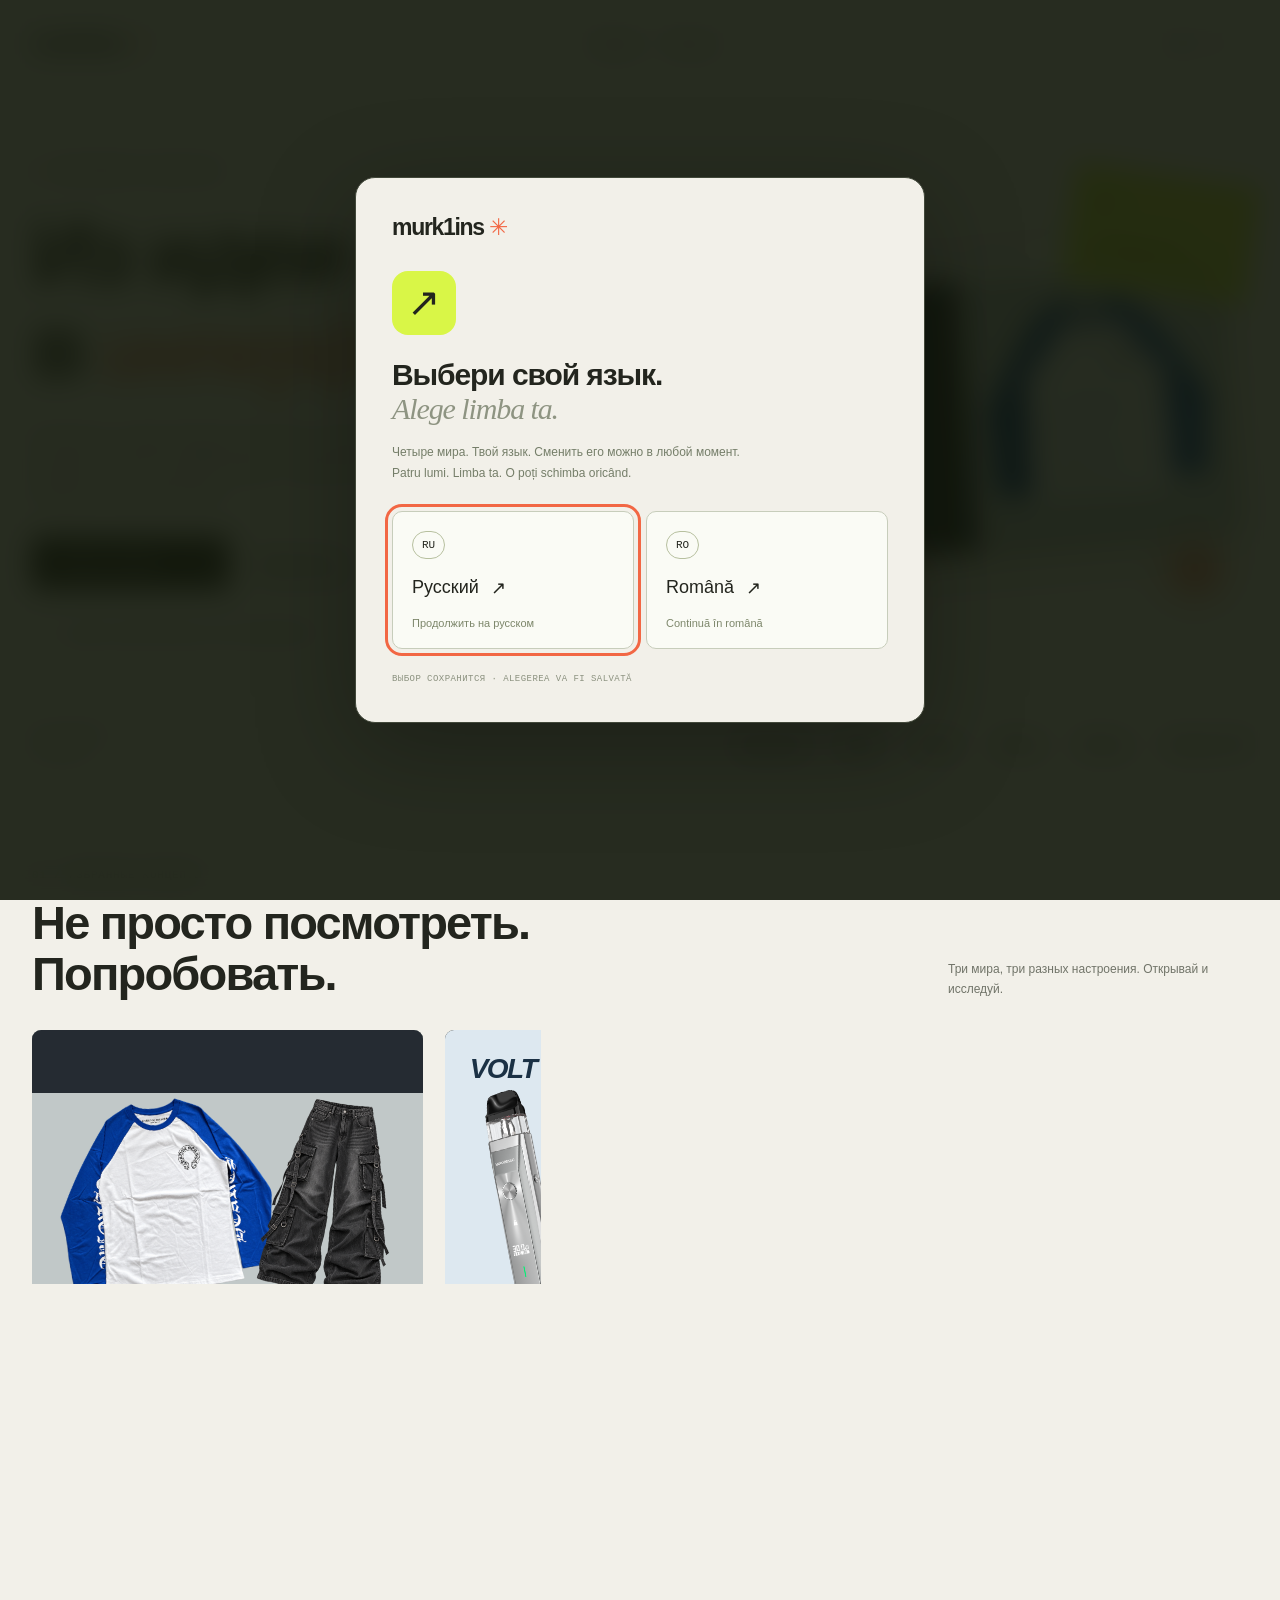
==== build-a-single-file-multi-view/index.html @ f647bb96 "feat: initial commit of Murk1ins portfolio and storefronts" ====
<!DOCTYPE html>
<html lang="ru"><head><meta charset="UTF-8"><meta name="viewport" content="width=device-width,initial-scale=1"><meta name="theme-color" content="#f2f0e9"><meta name="description" content="Murk1ins — Telegram Mini Apps, сайты, боты и автоматизация. Интерактивные концепты на русском и румынском."><title>Murk1ins — портфолио</title><style>:root{--bg:#f2f0e9;--fg:#23251e;--muted:#717469;--line:#d7d9cd;--accent:#f26744;--panel:#e9e8df;--radius:12px;font-family:Arial,Helvetica,sans-serif;font-synthesis:none;color:var(--fg);background:var(--bg)}
*{box-sizing:border-box}html{scroll-behavior:smooth;scroll-padding-top:100px}body{margin:0}button,input,select{font:inherit}button,a{touch-action:manipulation;-webkit-tap-highlight-color:transparent}button{cursor:pointer;color:inherit;border:0}a{color:inherit;text-decoration:none}button:disabled{opacity:.4;cursor:not-allowed}img{display:block;width:100%;height:100%;object-fit:cover}h1,h2,h3,p{margin:0}h1,h2,h3{font-weight:600}button:focus-visible,a:focus-visible,input:focus-visible,select:focus-visible{outline:3px solid var(--accent);outline-offset:4px}::selection{background:#d7f43d;color:#171815}[hidden]{display:none!important}fieldset{border:0;padding:0;margin:0;min-width:0}legend{padding:0}.wrap{width:min(1260px,calc(100% - 64px));margin:auto}.mono,.eyebrow{font:11px/1.6 ui-monospace,Consolas,monospace;letter-spacing:.07em;text-transform:uppercase}.eyebrow{display:flex;gap:12px;align-items:center}.dot{display:inline-block;width:6px;height:6px;border-radius:50%;background:var(--accent);flex-shrink:0}.sr-only{position:absolute;width:1px;height:1px;overflow:hidden;clip:rect(0,0,0,0);white-space:nowrap}.skip{position:fixed;top:-100px;left:16px;z-index:50;background:#fff;padding:15px;color:#111}.skip:focus{top:16px}.btn{display:inline-flex;justify-content:center;align-items:center;gap:24px;min-height:49px;padding:15px 22px;background:var(--fg);color:var(--bg);font-size:12px;font-weight:600;border-radius:6px;transition:transform .2s,filter .2s}.btn:hover{filter:brightness(1.15);transform:translateY(-2px)}.btn.ghost{border:1px solid var(--line);background:transparent;color:var(--fg)}.arrow{font-size:22px;line-height:1}.text-link{background:none;padding:10px 0;border-bottom:1px solid currentColor;font-size:12px;display:inline-flex;align-items:center;gap:20px}.pill{font:10px/1.5 ui-monospace,monospace;padding:7px 10px;border:1px solid var(--line);border-radius:99px}.nav{height:88px;display:flex;align-items:center;justify-content:space-between;gap:25px;border-bottom:1px solid var(--line)}.logo{font-size:23px;font-weight:800;letter-spacing:-1.3px;white-space:nowrap}.logo i{font-style:normal;color:var(--accent)}.nav-links,.nav-actions{display:flex;align-items:center;gap:25px}.nav-links button{padding:13px 0;background:none;font-size:12px}.nav-links button:hover{text-decoration:underline;text-underline-offset:6px}.lang-button{border:1px solid var(--line);background:transparent;border-radius:99px;padding:10px 12px;font:11px ui-monospace,monospace;white-space:nowrap;min-height:40px}.lang-button span{opacity:.5}.bag-button{background:var(--fg);color:var(--bg);border-radius:99px;padding:11px 15px;font-size:11px;white-space:nowrap;min-height:40px}.bag-button b{display:inline-flex;align-items:center;justify-content:center;margin-left:8px;min-width:18px;height:18px;border:1px solid #ffffff60;border-radius:50%;font:10px ui-monospace,monospace}.page{min-height:100dvh;animation:reveal .3s both}.page.demo{padding-bottom:105px}.section{padding-block:80px}.section-head{display:flex;align-items:end;justify-content:space-between;gap:25px;margin-bottom:30px}.section-head h2{font-size:clamp(30px,3.7vw,47px);line-height:1.08;letter-spacing:-1.8px}.section-head .eyebrow{margin-bottom:14px}.section-head>p{max-width:300px;font-size:12px;color:var(--muted);line-height:1.7}.footer{border-top:1px solid var(--line);padding:26px 0;display:flex;justify-content:space-between;gap:24px;font-size:11px;color:var(--muted);line-height:1.7}.footer a{text-decoration:underline;text-underline-offset:4px}.demo-note{background:var(--panel);border-bottom:1px solid var(--line);text-align:center;padding:9px 20px;font:9px/1.6 ui-monospace,monospace;letter-spacing:.05em}.back-bar{position:fixed;bottom:max(16px,env(safe-area-inset-bottom));left:50%;transform:translateX(-50%);z-index:25;display:flex;align-items:center;gap:18px;padding:7px;background:#faf9f4;color:#24271f;border:1px solid #d7d9cc;border-radius:12px;box-shadow:0 8px 35px #0003;width:max-content;max-width:calc(100% - 24px)}.back-bar a{background:#24271f;color:#fff;padding:13px 17px;border-radius:7px;font-size:12px;white-space:nowrap}.back-bar span{font:10px ui-monospace,monospace;padding-right:10px}.photo-fallback{background:#cacfc4}
/* Portfolio */
.portfolio-hero{display:grid;grid-template-columns:1.05fr 1fr;align-items:center;gap:60px;padding:75px 0 65px}.portfolio-hero>div{min-width:0}.portfolio-hero h1{font-size:clamp(53px,6.8vw,90px);line-height:1.01;letter-spacing:-4.5px;margin:28px 0}.portfolio-hero h1 em{font:italic 1em Georgia,serif;color:var(--accent)}.portfolio-hero .intro{font-size:15px;line-height:1.8;max-width:400px;color:var(--muted)}.actions{display:flex;gap:25px;align-items:center;flex-wrap:wrap;margin-top:30px}.hero-foot{font-size:10px;margin-top:38px;color:var(--muted);display:flex;gap:12px;align-items:center}.hero-foot:before{content:"";width:25px;height:1px;background:var(--muted)}.preview-collage{height:460px;position:relative;background-image:radial-gradient(#c5c9b9 1px,transparent 1px);background-size:19px 19px;display:grid;place-items:center}.preview-window{width:92%;border:1px solid #24251f;border-radius:10px;overflow:hidden;transform:rotate(-5deg);box-shadow:0 22px 40px #2b322522;background:#111}.window-bar{height:30px;background:#fdfcf7;display:flex;align-items:center;gap:5px;padding:0 12px}.window-bar i{height:5px;width:5px;border:1px solid #858779;border-radius:50%}.window-bar span{margin:auto;font:8px ui-monospace,monospace;letter-spacing:.1em}.window-content{height:270px;display:grid;grid-template-columns:1fr 1fr;color:#edf0e5}.window-copy{padding:22px 16px;display:flex;flex-direction:column;justify-content:space-between;align-items:flex-start}.window-copy b{font-size:13px;letter-spacing:-1px}.window-copy strong{font-size:37px;font-weight:900;letter-spacing:-2px;line-height:.9}.window-copy small{background:#d9f647;color:#111;padding:7px;font:8px ui-monospace,monospace}.window-content img{filter:grayscale(1);object-position:center 30%}.collage-sticker{position:absolute;right:-5px;top:5px;background:#d9f647;padding:17px 20px;transform:rotate(8deg);font:11px/1.6 ui-monospace,monospace;box-shadow:0 5px 16px #0001}.collage-sticker span{display:block;font-size:28px;margin-bottom:4px}.collage-bottom{position:absolute;left:0;bottom:13px;border-radius:8px;background:#f26744;padding:19px 23px;transform:rotate(4deg);font-size:12px;max-width:225px;line-height:1.5}.collage-star{position:absolute;bottom:2px;right:7px;font:110px Georgia,serif;color:var(--accent);line-height:1}.stack{display:flex;align-items:center;justify-content:space-between;gap:24px;border-block:1px solid var(--line);padding:25px 0}.stack>span{color:var(--muted);font-size:10px;max-width:110px}.stack-items{display:flex;flex-wrap:wrap;gap:15px 25px;justify-content:flex-end;font-size:13px;font-weight:600}.stack-items span:before{content:"/";margin-right:10px;color:#b2b7a4}.projects{display:grid;grid-template-columns:repeat(3,1fr);gap:22px}.project{min-width:0}.project-image{height:310px;border-radius:9px;position:relative;overflow:hidden;background:#131515;transition:transform .25s}.project:hover .project-image{transform:translateY(-5px)}.project-image img{transition:transform .6s}.project:hover img{transform:scale(1.04)}.project-image:after{content:"";position:absolute;inset:0;background:linear-gradient(transparent,#0008)}.project-image .number{position:absolute;top:17px;left:17px;z-index:1;color:white;font:9px ui-monospace,monospace}.project-image strong{position:absolute;left:20px;bottom:25px;z-index:1;color:#e2fa4f;font-size:42px;line-height:.9;letter-spacing:-2px;font-weight:900}.project-image.fashion img{filter:grayscale(1)}.project-image.vape img{filter:brightness(.72)}.project-image.vape strong{color:#adf0e9}.project-image.beauty strong{font:italic 44px Georgia,serif;color:#fff}.project-image .go{position:absolute;z-index:2;right:15px;bottom:20px;display:grid;place-items:center;border-radius:50%;background:#fff;color:#111;width:35px;height:35px;font-size:21px}.project-heading{display:flex;justify-content:space-between;align-items:center;gap:12px;margin-top:18px}.project-heading h3{font-size:18px;letter-spacing:-.4px}.project>p{font-size:12px;line-height:1.6;color:var(--muted);margin-top:8px}.project-note{font-size:11px;color:var(--muted);margin-top:25px}.about{display:grid;grid-template-columns:.8fr 1.2fr;gap:65px;border-top:1px solid var(--line);padding-block:60px}.about h2{font-size:40px;line-height:1.1;letter-spacing:-1.5px;margin-top:20px}.capabilities{display:grid;grid-template-columns:1fr 1fr;gap:28px}.capability{border-top:1px solid var(--line);padding-top:16px}.capability>span{color:var(--accent);font:10px ui-monospace,monospace}.capability h3{font-size:15px;margin:13px 0 9px}.capability p{font-size:12px;line-height:1.8;color:var(--muted)}.contact{display:flex;align-items:center;justify-content:space-between;gap:30px;background:#dce89e;border-radius:10px;padding:43px;margin:10px 0 45px}.contact h2{font-size:clamp(30px,3.3vw,44px);letter-spacing:-1.7px;max-width:600px;margin-top:12px}
/* OFFGRID / alternative Y2K */
.street{--bg:#101112;--fg:#edece6;--muted:#999d98;--line:#36393a;--accent:#dbff43;--panel:#1a1c1d;background:var(--bg);color:var(--fg)}.street .demo-note{background:#dbff43;color:#171914;border:0}.street .nav{height:90px}.street .logo{font-size:33px;font-weight:900;letter-spacing:-2.4px;font-style:italic}.street .logo sup{font-size:10px;vertical-align:top;margin-left:2px}.street .btn{background:#dbff43;color:#12150d;border-radius:0}.street .bag-button{background:#dbff43;color:#12150d}.street .bag-button b{border-color:#1116}.street-hero{display:grid;grid-template-columns:1fr 1fr;min-height:590px;border:1px solid var(--line);margin-top:24px;position:relative;overflow:hidden}.street-copy{position:relative;z-index:1;display:flex;flex-direction:column;align-items:flex-start;justify-content:center;padding:45px 38px;background:radial-gradient(ellipse at top left,#353936,transparent 65%)}.street-copy h1{font-size:clamp(55px,6.8vw,94px);font-weight:900;line-height:.91;letter-spacing:-5px;margin:31px 0;word-break:normal}.street-copy h1 em{font-style:normal;background:linear-gradient(#fff 10%,#868d8d 43%,#fff 49%,#818888 78%,#e5e6e1);color:transparent;background-clip:text;-webkit-background-clip:text}.street-copy p{font-size:12px;line-height:1.85;max-width:320px;color:#a9ada5;margin-bottom:28px}.street-image{position:relative;min-width:0;min-height:540px;background:#2b2d2b;overflow:hidden}.street-image img{filter:grayscale(1) contrast(1.12);object-position:center 25%}.street-image:after{content:"";position:absolute;inset:0;box-shadow:inset 20px 0 50px #10111277;background:repeating-linear-gradient(0deg,transparent,transparent 3px,#0000000a 4px)}.image-index{position:absolute;left:23px;bottom:20px;font:10px ui-monospace,monospace;letter-spacing:.08em;color:white;z-index:1}.orbit-star{position:absolute;right:20px;top:25px;font-size:125px;line-height:1;color:#e8e9e3;z-index:2;text-shadow:0 3px #535b55,0 -2px #fff;transform:rotate(12deg)}.street-sticker{position:absolute;right:20px;bottom:55px;z-index:2;padding:15px;background:#dbff43;color:#101310;transform:rotate(-8deg);font:10px/1.7 ui-monospace,monospace;border:1px solid #a6bc3c}.street-meta{display:flex;gap:24px;flex-wrap:wrap;margin-top:28px;font:9px ui-monospace,monospace;color:#858b81}.street-meta span:before{content:"+ ";color:var(--accent)}.ticker{display:flex;gap:35px;justify-content:space-around;padding:15px 10px;border-block:1px solid var(--line);margin-top:24px;overflow:hidden;white-space:nowrap;font:11px ui-monospace,monospace;letter-spacing:.1em}.ticker b{color:#dbff43;font-weight:400}.filters{display:flex;justify-content:space-between;align-items:center;gap:20px;flex-wrap:wrap;margin:25px 0}.chips{display:flex;gap:8px;flex-wrap:wrap}.chip{font-size:11px;min-height:40px;padding:11px 16px;border:1px solid var(--line);color:var(--muted);background:none;border-radius:3px}.chip[aria-pressed=true]{background:var(--accent);color:#141710;border-color:var(--accent)}.count{font:10px ui-monospace,monospace;color:var(--muted);white-space:nowrap}.products{display:grid;grid-template-columns:repeat(3,minmax(0,1fr));gap:35px 22px}.product-photo{height:370px;position:relative;overflow:hidden;background:#262a27;border:1px solid var(--line)}.product-photo img{transition:transform .5s;filter:grayscale(.9)}.product:hover .product-photo img{transform:scale(1.04)}.product-code{position:absolute;top:13px;left:13px;font:9px ui-monospace,monospace;background:#161817b3;color:#f0f0e9;padding:7px 8px;backdrop-filter:blur(8px)}.product-badge{position:absolute;left:13px;bottom:13px;background:#dbff43;color:#131710;font:9px ui-monospace,monospace;padding:7px 9px}.product-name{display:flex;justify-content:space-between;gap:12px;align-items:start;margin-top:17px}.product-name h3{font-size:15px;line-height:1.3;font-weight:500}.price{font:12px ui-monospace,monospace;white-space:nowrap}.product-desc{font-size:11px;color:var(--muted);line-height:1.7;margin-top:8px}.product-controls{display:flex;gap:8px;margin-top:15px}.product-controls select{background:var(--panel);color:var(--fg);border:1px solid var(--line);padding:12px 10px;min-width:0;flex:1;font-size:11px;border-radius:0}.product-controls button{background:var(--fg);color:var(--bg);padding:13px 15px;font-size:11px;min-height:43px}.street .product-controls button:hover{background:#dbff43;color:#111}.lookbook{padding:10px 0 70px}.look-grid{display:grid;grid-template-columns:1.3fr 1fr;gap:22px}.look-shot{height:480px;position:relative;overflow:hidden;border:1px solid var(--line)}.look-shot:nth-child(2){margin-top:55px;height:425px}.look-shot img{filter:grayscale(1) brightness(.8);object-position:center 25%}.look-shot strong{position:absolute;bottom:25px;left:25px;font-size:clamp(28px,4vw,52px);line-height:.95;letter-spacing:-2px;font-weight:900;color:#dbff43;max-width:80%}.look-caption{display:flex;justify-content:space-between;gap:25px;font:10px/1.7 ui-monospace,monospace;color:var(--muted);margin-top:20px}
/* VOLT / image-led catalog */
.vapor{--bg:#edf2f1;--fg:#16302d;--muted:#6c827d;--line:#cbd8d3;--accent:#a1e8d3;--panel:#e3ebe7;background:var(--bg);color:var(--fg)}.vapor .logo{font-size:35px;letter-spacing:-2px;font-style:italic;font-weight:900}.vapor .logo i{color:#5d9787}.vapor-hero{display:grid;grid-template-columns:1fr 1.05fr;min-height:530px;gap:30px;padding:45px 0}.vapor-copy{display:flex;flex-direction:column;justify-content:center;align-items:flex-start;padding:25px 0}.vapor-copy h1{font-size:clamp(52px,5.7vw,79px);line-height:.98;letter-spacing:-3.8px;margin:28px 0}.vapor-copy h1 em{font-style:normal;color:#6c9e8e}.vapor-copy p{max-width:340px;font-size:13px;line-height:1.8;color:var(--muted);margin-bottom:26px}.vapor-image{position:relative;overflow:hidden;border-radius:140px 15px 15px 15px;background:#23433d;min-height:470px}.vapor-image img{object-position:center;filter:brightness(.86)}.vapor-image:after{content:"";position:absolute;inset:0;background:linear-gradient(transparent 50%,#0c292a99)}.vapor-image-label{position:absolute;bottom:25px;left:28px;right:25px;color:#fff;z-index:1;display:flex;justify-content:space-between;align-items:end}.vapor-image-label strong{font-size:48px;letter-spacing:-3px;font-style:italic}.vapor-image-label span{font:9px/1.7 ui-monospace,monospace;text-align:right}.vapor-features{display:flex;justify-content:space-between;gap:25px;border-block:1px solid var(--line);padding:22px 0;font:10px/1.6 ui-monospace,monospace;color:var(--muted)}.vapor-features span:before{content:"+";margin-right:12px;color:#3b7865}.vapor .filters{align-items:end;justify-content:flex-start}.filter-field{display:flex;flex-direction:column;gap:9px;font:10px ui-monospace,monospace}.filter-field select{min-width:180px;border:1px solid var(--line);background:#f7faf7;color:var(--fg);padding:13px 14px;font-size:12px;border-radius:6px;min-height:45px}.reset{background:none;text-decoration:underline;text-underline-offset:4px;padding:14px 6px;font-size:11px}.vapor .filters .count{margin-left:auto;padding-block:14px}.vapor .product{border:1px solid var(--line);padding:13px;border-radius:14px;background:#f9fbf8}.vapor .product-photo{height:275px;background:#c9d5ce;border:0;border-radius:8px}.vapor .product-photo img{filter:none}.vapor .product-name{padding:0 5px}.vapor .product-desc{padding:0 5px}.vapor .product-code{background:#ffffffd9;color:#234237;border-radius:4px}.vapor .product-controls button{background:#163e34;color:white;flex:1;border-radius:6px}.stock-row{display:flex;justify-content:space-between;gap:8px;margin:17px 5px 0;font:9px/1.5 ui-monospace,monospace;color:#74867d}.stock-row .stock{color:#327959}.stock-row .out{color:#a37669}.empty{grid-column:1/-1;text-align:center;padding:50px 25px;border:1px dashed var(--line);border-radius:8px}.empty h3{font-size:19px;margin-bottom:12px}.empty p{font-size:12px;line-height:1.7;color:var(--muted)}.concept-note{display:flex;align-items:center;gap:20px;border:1px solid var(--line);border-radius:10px;padding:23px;font-size:11px;color:var(--muted);line-height:1.8;margin:0 0 45px}.concept-note b{font:30px Georgia,serif;color:var(--fg)}
/* Salon */
.salon{--bg:#f6f0e9;--fg:#60423e;--muted:#8c7770;--line:#dfd0c3;--accent:#86554f;--panel:#eaddd1;background:var(--bg);color:var(--fg)}.salon .logo{font:italic 30px Georgia,serif;letter-spacing:-1.6px}.salon .logo small{display:block;text-align:center;font:8px Arial,sans-serif;letter-spacing:.14em;margin-top:3px}.salon .btn{background:#79514c;color:#fff8ec;border-radius:99px}.salon-hero{display:grid;grid-template-columns:1fr 1fr;gap:70px;align-items:center;padding:60px 0}.salon-copy{min-width:0}.salon-copy h1{font:clamp(50px,5.8vw,80px)/1.04 Georgia,serif;letter-spacing:-3px;margin:25px 0}.salon-copy h1 em{font-weight:400;color:#a17b6c}.salon-copy p{font-size:13px;line-height:1.8;color:var(--muted);max-width:350px;margin-bottom:28px}.salon-photo{position:relative;height:550px;padding-right:15px}.salon-photo img{border-radius:48% 48% 5px 5px}.salon-seal{position:absolute;bottom:40px;right:-6px;width:112px;height:112px;border-radius:50%;background:#e2cebb;outline:6px solid var(--bg);display:flex;flex-direction:column;justify-content:center;align-items:center;font:9px/1.7 ui-monospace,monospace;text-align:center;transform:rotate(10deg)}.salon-seal b{font:30px Georgia,serif;margin-bottom:4px}.salon-values{display:flex;justify-content:space-around;align-items:center;gap:20px;padding:25px 0;border-block:1px solid var(--line);font:italic 18px Georgia,serif}.salon .section-head h2{font:44px/1.1 Georgia,serif;letter-spacing:-1.5px}.services{display:grid;grid-template-columns:1fr 1fr;gap:0 55px}.service{padding:27px 0;border-bottom:1px solid var(--line);display:grid;grid-template-columns:1fr auto;gap:20px}.service h3{font:24px Georgia,serif;margin-bottom:10px}.service p{font-size:12px;line-height:1.8;color:var(--muted);max-width:320px}.service .duration{font:10px ui-monospace,monospace;margin-top:10px}.service-price{display:flex;flex-direction:column;align-items:flex-end;gap:15px;font:14px ui-monospace,monospace}.service-price button{background:none;font-size:11px;border-bottom:1px solid;padding:7px 0}.team{display:grid;grid-template-columns:repeat(3,1fr);gap:26px}.specialist-image{height:330px;border-radius:150px 150px 6px 6px;overflow:hidden;background:#ddcdbf}.specialist-image img{filter:saturate(.65);object-position:center 30%}.specialist-meta{display:flex;align-items:center;justify-content:space-between;gap:10px;margin-top:19px}.specialist-meta h3{font:27px Georgia,serif}.specialist-meta p{font-size:11px;line-height:1.6;color:var(--muted);margin-top:6px}.specialist-meta button{width:40px;height:40px;flex-shrink:0;border:1px solid #bea99a;border-radius:50%;background:none;font-size:22px}.booking{display:grid;grid-template-columns:.8fr 1.2fr;gap:60px;background:#e9ddd0;border-radius:12px;padding:43px;margin-bottom:65px}.booking-intro h2{font:44px/1.1 Georgia,serif;letter-spacing:-1.5px;margin:20px 0}.booking-intro p{font-size:12px;line-height:1.8;color:var(--muted);max-width:260px}.booking-hours{font:10px/1.9 ui-monospace,monospace;margin-top:27px;padding-top:23px;border-top:1px solid #cbb7a5}.booking-form{display:grid;grid-template-columns:1fr 1fr;gap:18px 14px;min-width:0}.field{display:flex;flex-direction:column;gap:9px;font-size:11px;min-width:0}.field input,.field select{width:100%;min-width:0;border:1px solid #ccb8a6;padding:13px 11px;background:#f8f3eb;color:#60423e;border-radius:5px;min-height:46px;font-size:12px}.full{grid-column:1/-1}.hint{font-size:10px;line-height:1.75;color:#897268}.slots{display:grid;grid-template-columns:repeat(4,1fr);gap:7px;margin:12px 0}.slot{position:relative}.slot input{position:absolute;opacity:0;inset:0;margin:0;width:100%;height:100%;cursor:pointer}.slot span{display:grid;place-items:center;background:#f8f3eb;border:1px solid #ccb8a6;border-radius:5px;font-size:12px;padding:11px 4px}.slot input:checked+span{background:#79514c;border-color:#79514c;color:white}.slot input:disabled+span{opacity:.3;text-decoration:line-through}.slot input:disabled{cursor:not-allowed}.slot input:focus-visible+span{outline:3px solid #9e6e61;outline-offset:3px}.booking-summary{border-top:1px solid #cbb7a5;padding-top:15px;display:flex;justify-content:space-between;gap:20px;font-size:12px}.booking-result{background:#f8f3eb;border:1px solid #ccb8a6;border-radius:6px;padding:18px;font-size:12px;line-height:1.8}.booking-result:empty{display:none}
/* Modal interfaces */
.language-dialog{border:1px solid #42483a;border-radius:20px;padding:0;width:min(570px,calc(100% - 32px));max-height:calc(100dvh - 32px);background:#f2f0e9;color:#23251e;overflow:auto;box-shadow:0 25px 100px #0004}.language-dialog::backdrop{background:#11170be6;backdrop-filter:blur(14px)}.language-inner{padding:36px}.language-top{display:flex;justify-content:space-between;gap:20px;align-items:center}.language-close{width:34px;height:34px;border-radius:50%;background:#e5e6d9;font-size:22px}.language-symbol{width:64px;height:64px;margin:30px 0 23px;background:#d9f647;display:grid;place-items:center;border-radius:16px;font:40px Georgia,serif}.language-dialog h2{font-size:30px;letter-spacing:-1.1px;line-height:1.15}.language-dialog h2 span{font:italic 30px Georgia,serif;color:#8e9482}.language-dialog p{font-size:12px;line-height:1.8;color:#757e69;margin:15px 0 26px}.language-options{display:grid;grid-template-columns:1fr 1fr;gap:12px}.language-option{display:flex;flex-direction:column;align-items:flex-start;padding:19px;border:1px solid #c7cdbb;border-radius:10px;gap:18px;text-align:left;background:#fafbf5;color:#23251e;transition:background .2s,transform .2s}.language-option:hover{background:#e3edbc;transform:translateY(-2px)}.language-option .code{font:11px ui-monospace,monospace;padding:7px 9px;border-radius:99px;border:1px solid #b7c09f}.language-option strong{font-size:18px;font-weight:500}.language-option small{font-size:11px;color:#7d876b}.language-option .option-arrow{float:right;margin-left:12px}.language-foot{font:9px/1.6 ui-monospace,monospace;color:#8b917f;margin-top:23px;text-transform:uppercase;letter-spacing:.05em}.cart-dialog{position:fixed;inset:0 0 0 auto;margin:0;padding:0;border:0;border-left:1px solid #d2d7c8;background:#f7f7ef;color:#24271f;width:min(475px,100%);max-width:100%;height:100dvh;max-height:100dvh;overflow:hidden}.cart-dialog[open]{display:flex;flex-direction:column;animation:slide .25s both}.cart-dialog::backdrop{background:#11170b99;backdrop-filter:blur(6px)}.cart-head{display:flex;justify-content:space-between;align-items:center;gap:20px;padding:25px;border-bottom:1px solid #d9ddcf}.cart-head h2{font-size:24px;letter-spacing:-.8px}.cart-subtitle{font:9px/1.6 ui-monospace,monospace;color:#7d8671;margin-top:6px}.cart-close{width:38px;height:38px;border-radius:50%;background:#e6e9dd;color:#252b20;font-size:24px}.cart-body{flex:1;overflow:auto;overscroll-behavior:contain;padding:25px}.cart-line{display:grid;grid-template-columns:62px 1fr auto;gap:13px;padding:20px 0;border-bottom:1px solid #d9ddcf}.cart-line:first-child{padding-top:0}.cart-thumb{height:82px;border-radius:4px;overflow:hidden;background:#d9ddcf}.cart-line h3{font-size:13px;line-height:1.5}.cart-line p{font-size:11px;color:#818b75;margin-top:5px}.cart-price{font:11px ui-monospace,monospace;white-space:nowrap}.qty{display:flex;gap:10px;align-items:center;flex-wrap:wrap;margin-top:11px}.qty button{border:1px solid #ccd2c0;border-radius:4px;background:none;min-width:29px;min-height:29px;font-size:17px;padding:3px}.qty span{font-size:12px}.qty .remove{border:0;font-size:10px;text-decoration:underline;min-width:0}.cart-bottom{padding:23px 25px max(25px,env(safe-area-inset-bottom));border-top:1px solid #d9ddcf;background:#ecefe3}.cart-total{display:flex;justify-content:space-between;gap:20px;font-size:20px;font-weight:600}.cart-bottom p{font-size:10px;color:#7c8770;line-height:1.8;margin:12px 0 18px}.cart-bottom .btn{width:100%;background:#272f20;color:white}.cart-empty{min-height:300px;height:100%;display:flex;flex-direction:column;justify-content:center;align-items:center;gap:20px;text-align:center}.cart-empty h3{font-size:22px;letter-spacing:-.6px}.cart-empty p{max-width:300px;font-size:12px;line-height:1.8;color:#7c8770}.cart-empty .symbol{display:grid;place-items:center;width:65px;height:65px;border-radius:50%;border:1px solid #b6c29d;background:#e6edcf;font-size:28px}.cart-empty .btn{background:#272f20;color:white}.checkout-note{padding:19px;background:#e5ecd6;border-radius:8px;margin:20px 0;font-size:12px;line-height:1.8}.checkout-row{display:flex;justify-content:space-between;gap:20px;padding:17px 0;border-bottom:1px solid #d9ddcf;font-size:12px;line-height:1.7}.toast{position:fixed;bottom:90px;left:50%;transform:translate(-50%,20px);padding:14px 19px;background:#283020;color:#f5f7ed;border:1px solid #5b674d;z-index:40;box-shadow:0 8px 25px #0003;border-radius:8px;font-size:12px;line-height:1.6;text-align:center;width:max-content;max-width:calc(100% - 28px);opacity:0;pointer-events:none;transition:opacity .2s,transform .2s}.toast.show{opacity:1;transform:translate(-50%,0)}
@keyframes reveal{from{opacity:0;transform:translateY(5px)}to{opacity:1;transform:translateY(0)}}@keyframes slide{from{transform:translateX(100%)}to{transform:translateX(0)}}
@media(max-width:1100px){.nav-links{gap:18px}.nav-actions{gap:12px}.portfolio-hero{gap:30px}.portfolio-hero h1{font-size:65px}.preview-collage{height:420px}.window-content{height:240px}.window-copy strong{font-size:30px}.project-image{height:270px}.project-heading .pill{display:none}.street-copy{padding:35px 26px}.street-copy h1{font-size:70px;letter-spacing:-4px}.street-image{min-height:530px}.product-photo{height:320px}.vapor-hero{gap:25px}.vapor-copy h1{font-size:63px}.vapor-image{min-height:440px}.salon-hero{gap:40px}.booking{gap:30px;padding:32px}.specialist-image{height:290px}}
@media(max-width:800px){.wrap{width:calc(100% - 36px)}.nav{height:76px;gap:15px}.nav-links{gap:16px}.nav-links button{font-size:11px}.nav-links .secondary{display:none}.nav-actions{gap:9px}.logo{font-size:22px}.lang-button{padding:9px 10px;font-size:10px}.lang-button span{display:none}.bag-button{font-size:10px;padding:9px 12px}.portfolio-hero{grid-template-columns:1fr;gap:30px;padding:45px 0}.portfolio-hero h1{font-size:clamp(52px,10vw,76px);letter-spacing:-3px}.portfolio-hero .intro{font-size:14px}.hero-foot{margin-top:27px}.preview-collage{height:395px;width:min(500px,100%);margin:auto}.preview-window{width:88%}.window-content{height:235px}.window-copy strong{font-size:37px}.collage-bottom{bottom:0;max-width:200px;font-size:11px;padding:16px 19px}.collage-sticker{right:2px;font-size:10px}.collage-star{font-size:90px;bottom:0}.stack{align-items:flex-start;gap:20px}.stack>span{font-size:9px;min-width:78px}.stack-items{font-size:11px;gap:12px 19px;justify-content:flex-start}.stack-items span:before{margin-right:7px}.section{padding-block:55px}.section-head h2{font-size:34px;letter-spacing:-1.3px}.section-head>p{font-size:11px;max-width:220px}.projects{grid-template-columns:1fr;gap:32px}.project-image{height:380px}.project-image strong{font-size:60px;bottom:30px;left:25px}.project-image.beauty strong{font-size:60px}.project-heading .pill{display:block}.about{grid-template-columns:1fr;gap:30px;padding-block:45px}.about h2{font-size:34px;max-width:430px}.capabilities{gap:24px}.contact{padding:30px;flex-direction:column;align-items:flex-start;gap:25px}.contact h2{font-size:36px}.footer{flex-wrap:wrap;font-size:10px}.back-bar span{display:none}.back-bar a{padding:12px 16px;font-size:11px}.street .nav{height:76px}.street .logo{font-size:28px}.street-hero{grid-template-columns:1fr;margin-top:18px}.street-copy{padding:35px}.street-copy h1{font-size:clamp(58px,11vw,86px);letter-spacing:-3.5px}.street-copy p{max-width:420px}.street-image{min-height:0;height:470px}.orbit-star{font-size:95px}.street-meta{font-size:9px;gap:20px}.ticker{justify-content:flex-start;font-size:10px;margin-top:18px}.products{grid-template-columns:repeat(2,minmax(0,1fr));gap:28px 15px}.product-photo{height:310px}.product-name{flex-direction:column;gap:7px}.product-name h3{font-size:14px}.price{font-size:11px}.product-controls{flex-direction:column;gap:7px}.product-controls select{width:100%;min-height:42px}.product-controls button{width:100%}.product-badge{font-size:8px;padding:6px}.lookbook{padding-bottom:50px}.look-grid{gap:15px}.look-shot{height:350px}.look-shot:nth-child(2){height:310px;margin-top:40px}.look-shot strong{font-size:35px;left:17px;bottom:20px;letter-spacing:-1px}.vapor .logo{font-size:30px}.vapor-hero{grid-template-columns:1fr;padding:25px 0 35px;gap:20px}.vapor-copy h1{font-size:clamp(51px,9.5vw,75px);letter-spacing:-3px}.vapor-copy{padding:12px 0}.vapor-copy p{max-width:420px}.vapor-image{min-height:0;height:450px;border-radius:100px 12px 12px 12px}.vapor-features{flex-wrap:wrap;font-size:9px;gap:15px}.vapor .filters{gap:14px}.filter-field{flex:1;font-size:9px}.filter-field select{width:100%;min-width:0;font-size:11px;padding:12px 9px}.vapor .product-photo{height:245px}.vapor .product{padding:10px}.stock-row{flex-direction:column;gap:5px;font-size:9px}.vapor .product-name h3{font-size:14px}.concept-note{font-size:10px;padding:18px}.salon .logo{font-size:26px}.salon .logo small{font-size:7px}.salon-hero{grid-template-columns:1fr;gap:35px;padding:40px 0}.salon-copy h1{font-size:clamp(51px,9.5vw,73px);letter-spacing:-2.5px}.salon-photo{height:510px;max-width:490px;width:100%;margin:auto}.salon-values{font-size:15px;gap:13px;flex-wrap:wrap}.salon .section-head h2{font-size:35px}.services{gap:0 30px}.service h3{font-size:21px}.service p{font-size:11px}.team{gap:16px}.specialist-image{height:250px}.specialist-meta{align-items:flex-start}.specialist-meta h3{font-size:23px}.specialist-meta p{font-size:10px}.specialist-meta button{width:32px;height:32px;font-size:18px}.booking{grid-template-columns:1fr;padding:30px;gap:27px;margin-bottom:45px}.booking-intro h2{font-size:40px;margin:16px 0}.booking-intro p{max-width:100%}.booking-hours{display:none}}
@media(max-width:480px){.wrap{width:calc(100% - 28px)}.nav{gap:10px}.nav-links{gap:12px}.nav-links button{font-size:10px}.nav-links .mobile-hide{display:none}.logo{font-size:20px}.portfolio-hero{padding-top:35px;gap:22px}.portfolio-hero h1{font-size:clamp(47px,11vw,58px);letter-spacing:-2.4px}.eyebrow{font-size:9px;gap:8px}.actions{gap:19px}.btn{padding:14px 18px;font-size:11px;gap:18px}.preview-collage{height:330px}.window-content{height:192px}.window-copy{padding:15px 12px}.window-copy strong{font-size:29px;letter-spacing:-1.6px}.window-copy b{font-size:10px}.window-copy small{font-size:7px}.collage-sticker{padding:11px 14px;font-size:8px;top:0}.collage-sticker span{font-size:23px}.collage-bottom{font-size:9px;max-width:170px;padding:13px 16px}.collage-star{font-size:76px}.stack-items{gap:12px 15px;font-size:10px}.section-head{flex-wrap:wrap;gap:15px}.section-head>p{max-width:100%}.section-head h2{font-size:31px}.project-image{height:300px}.project-image strong{font-size:48px}.project-image.beauty strong{font-size:48px}.project-heading .pill{font-size:8px;padding:6px 8px}.project-heading h3{font-size:17px}.capabilities{gap:20px}.capability h3{font-size:14px}.capability p{font-size:11px}.contact{padding:25px}.contact h2{font-size:32px}.street .logo{font-size:24px}.street .nav-actions{gap:7px}.street-copy{padding:30px 22px}.street-copy h1{font-size:clamp(43px,11.8vw,59px);letter-spacing:-2.4px}.street-copy p{font-size:11px}.street-image{height:390px}.street-sticker{font-size:9px}.street-meta{gap:16px;font-size:8px}.product-photo{height:245px}.product-code{top:9px;left:9px;font-size:8px;padding:5px 6px}.product-badge{left:9px;bottom:9px;font-size:7px;max-width:calc(100% - 18px)}.product-name h3{font-size:12px}.product-desc{font-size:10px}.product-controls button,.product-controls select{font-size:10px}.chip{padding:10px 12px;font-size:10px}.look-grid{grid-template-columns:1fr}.look-shot{height:430px}.look-shot:nth-child(2){margin-top:0;height:380px}.look-shot strong{font-size:43px}.look-caption{flex-wrap:wrap;font-size:9px}.vapor-copy h1{font-size:clamp(43px,11vw,54px);letter-spacing:-2px}.vapor-image{height:350px;border-radius:80px 10px 10px 10px}.vapor .product-photo{height:210px}.vapor .product-name h3{font-size:12px}.vapor .product{padding:8px}.vapor .product-controls button{padding:12px 5px;font-size:10px}.vapor-image-label{left:20px;bottom:20px}.vapor-image-label strong{font-size:40px}.vapor-image-label span{font-size:8px}.filter-field select{font-size:10px}.salon .logo{font-size:23px;letter-spacing:-1.2px}.salon .nav-actions{gap:7px}.salon .nav-actions>.btn{padding:11px 13px;font-size:10px;min-height:40px}.salon-copy h1{font-size:clamp(47px,12vw,61px);letter-spacing:-2px}.salon-photo{height:420px}.salon-values{font-size:13px;gap:10px}.salon-values .sep{display:none}.salon .section-head h2{font-size:33px}.services{grid-template-columns:1fr}.service h3{font-size:23px}.team{grid-template-columns:1fr;gap:30px}.specialist-image{height:360px;width:min(280px,100%);margin:auto}.specialist-meta{width:min(280px,100%);margin:18px auto 0;align-items:center}.specialist-meta h3{font-size:27px}.specialist-meta p{font-size:11px}.specialist-meta button{width:40px;height:40px;font-size:22px}.booking{padding:25px 20px}.booking-form{grid-template-columns:1fr}.booking-form .field{grid-column:1/-1}.booking-intro h2{font-size:35px}.language-inner{padding:25px}.language-dialog h2,.language-dialog h2 span{font-size:27px}.language-option{padding:14px;gap:15px}.language-option strong{font-size:16px}.language-option small{font-size:10px}.language-symbol{margin-top:25px}.cart-head,.cart-body{padding:20px}.cart-bottom{padding:20px}.cart-line{grid-template-columns:47px 1fr auto;gap:10px}.cart-thumb{height:67px}.cart-line h3{font-size:12px}.qty{gap:8px}.cart-price{font-size:10px}.demo-note{font-size:8px;padding:8px 15px}.lang-button{min-height:38px;padding:9px}.bag-button{min-height:38px;padding:9px}.bag-button b{margin-left:4px}}
@media(max-width:350px){.nav-links .tiny-hide{display:none}.product-photo{height:215px}.vapor .product-photo{height:180px}.street-copy h1{font-size:42px}.portfolio-hero h1{font-size:45px}.salon .logo{font-size:21px}.salon .logo small{font-size:6px}.salon .nav-actions>.btn{padding:10px;font-size:9px}.booking{padding:23px 16px}}
@media(prefers-reduced-motion:reduce){html{scroll-behavior:auto}*,*:before,*:after{animation:none!important;transition:none!important}}
@media(max-width:480px){.salon .nav-links{display:none}}

/* Storefront revision: restrained, product-first layouts. */
.portfolio .project-image strong{font-size:clamp(28px,3.15vw,42px);letter-spacing:-1.5px;line-height:1.02;max-width:calc(100% - 75px)}
.portfolio .project-image.beauty strong{font-size:clamp(28px,3.15vw,42px);line-height:1.02}
.portfolio .project-heading{align-items:flex-start;flex-wrap:wrap;gap:8px}
.demo .nav{height:88px}.demo .nav-links button{font-size:12px}.demo .lang-button,.demo .bag-button,.demo .btn{border-radius:3px}.demo .bag-button{background:var(--fg);color:var(--bg);font-size:12px;padding:12px 15px}.demo .bag-button b{border-color:#ffffff55}.demo .btn{background:var(--fg);color:var(--bg)}.demo .btn:hover{transform:none;filter:brightness(.85)}.demo .footer{font-size:11px;align-items:flex-start;margin-top:48px;padding-block:24px}.demo .footer details{max-width:480px}.demo .footer summary{cursor:pointer}.demo .footer a{white-space:nowrap}.demo .store-catalog{padding:48px 0 20px}.demo .store-title{display:flex;align-items:end;justify-content:space-between;gap:30px;margin:0 0 28px}.demo .store-title h1{font-size:clamp(37px,4.7vw,62px);letter-spacing:-2.7px;line-height:1.02;font-weight:500}.demo .store-title>span{font:11px ui-monospace,monospace;color:var(--muted);padding-bottom:5px}.demo .store-kicker{font-size:11px;line-height:1.5;letter-spacing:.12em;text-transform:uppercase;margin-bottom:16px;color:var(--muted)}.demo .store-demo{font-size:11px;line-height:1.6;color:var(--muted);max-width:220px}.demo .count{font:11px Arial,sans-serif}.demo .product{min-width:0}.demo .product-name{margin-top:18px;align-items:baseline;gap:8px}.demo .product-name h3{font-size:15px;font-weight:500;line-height:1.3}.demo .price{font:13px Arial,sans-serif}.demo .product-desc{font-size:12px;margin-top:6px;line-height:1.5}.demo .product-controls{margin-top:17px;gap:8px}.demo .product-controls select{font-size:12px;min-height:44px;background:transparent;padding:10px;border-radius:2px}.demo .product-controls button{font-size:12px;border-radius:2px;min-height:44px;background:var(--fg);color:var(--bg);padding:12px 16px}.demo .product-controls button:hover{background:var(--accent);color:white}.demo .product-controls button:disabled:hover{background:var(--fg);color:var(--bg)}
.street{--bg:#f8f8f6;--fg:#1b1c1e;--muted:#686b70;--line:#d8d9d7;--accent:#243d7d;--panel:#f1f1ef}.street .logo{font-size:31px;letter-spacing:-1.8px;font-style:normal;font-weight:900}.street .logo sup{font-size:9px}.street .filters{padding:0 0 18px;border-bottom:1px solid var(--line);margin:0 0 22px;gap:12px}.street .chips{gap:25px}.street .chip{border:0;border-radius:0;padding:10px 0;min-height:42px;font-size:12px;color:var(--muted);position:relative}.street .chip[aria-pressed=true]{background:none;color:var(--fg)}.street .chip[aria-pressed=true]:after{content:"";position:absolute;bottom:0;left:0;right:0;height:2px;background:var(--fg)}.street .products{gap:44px 28px}.street .product-photo{height:auto;aspect-ratio:1/1.07;border:0;background:transparent;overflow:visible;padding:12px 8px}.street .product-photo img{object-fit:contain;filter:none;transition:transform .2s}.street .product:hover .product-photo img{transform:scale(1.025)}.street .product-name{border-top:1px solid var(--line);padding-top:17px;margin-top:14px}.street .product-controls select{flex:1;width:40%}.street .product-controls button{flex:1.15}.street .outfits{padding:75px 0 0}.street .section-head h2{font-size:32px;letter-spacing:-1px;font-weight:500}.street .outfit-grid{display:grid;grid-template-columns:1fr 1fr;gap:28px}.street .outfit{background:#eeefed}.street .outfit-images{height:380px;position:relative;overflow:hidden}.street .piece{object-fit:contain;position:absolute;filter:none}.street .piece-0{width:60%;height:70%;left:1%;top:4%;transform:rotate(-6deg)}.street .piece-1{width:49%;height:89%;right:3%;top:6%;transform:rotate(7deg)}.street .piece-2{width:42%;height:40%;left:9%;bottom:2%;transform:rotate(-8deg)}.street .outfit:nth-child(2) .piece-1{width:34%;height:55%;right:4%;top:0}.street .outfit:nth-child(2) .piece-2{width:47%;height:74%;left:auto;right:0;bottom:-4%;transform:rotate(8deg)}.street .outfit-caption{display:flex;justify-content:space-between;padding:20px 24px;border-top:1px solid #dcdedb;gap:15px}.street .outfit-caption h3{font-size:15px;font-weight:500}.street .outfit-caption span{font:11px ui-monospace,monospace;color:var(--muted)}
.vapor{--bg:#fff;--fg:#24272a;--muted:#697077;--line:#dedfe2;--accent:#253c43;--panel:#f3f4f5}.vapor .nav{border-bottom:2px solid var(--fg)}.vapor .logo{font:800 34px/1 Arial,sans-serif;letter-spacing:-2px}.vapor .logo i{color:#848d91}.vapor .store-title h1{font-size:clamp(34px,4.1vw,55px)}.vapor .filters{padding:22px 0;border-block:1px solid var(--line);margin:30px 0;gap:18px}.vapor .filter-field{font:11px Arial,sans-serif;gap:8px;min-width:0}.vapor .filter-field select{border:1px solid var(--line);border-radius:2px;background:white;font-size:12px;min-width:195px}.vapor .filters .count{font:11px Arial,sans-serif}.vapor .reset{color:var(--muted)}.vapor .products{gap:38px 25px}.vapor .product{padding:0;border:0;border-radius:0;background:transparent}.vapor .product-photo{height:auto;aspect-ratio:1.3;background:#e8eaeb;border:0;border-radius:3px}.vapor .product-photo img{filter:none}.vapor .product-name,.vapor .product-desc{padding:0}.vapor .product-controls button{border:1px solid var(--fg);border-radius:2px;background:white;color:var(--fg);flex:1}.vapor .stock-row{margin:16px 0 0;font:11px Arial,sans-serif;color:#32734e}.vapor .stock-row span:last-child{color:var(--muted)}.vapor .empty{border-radius:0;border-style:solid}
.salon{--bg:#fcfaf7;--fg:#302d2c;--muted:#79716b;--line:#e1dad3;--accent:#6c3944;--panel:#f0eae4}.salon .logo{font:30px Georgia,serif;letter-spacing:-1.4px}.salon .logo small{font:8px Arial,sans-serif;letter-spacing:.18em;margin-top:5px}.salon .btn{background:var(--accent);color:#fff}.salon .salon-cover{display:grid;grid-template-columns:1fr 1.1fr;gap:65px;margin:42px 0 68px;align-items:center}.salon .salon-cover-copy{padding:22px 0}.salon .salon-cover h1{font:clamp(43px,5.2vw,69px)/1.02 Georgia,serif;letter-spacing:-2px;font-weight:400;margin:20px 0 23px}.salon .salon-cover-copy>p:not(.store-kicker){font-size:13px;line-height:1.7;max-width:320px;color:var(--muted);margin-bottom:27px}.salon .salon-schedule{display:block;margin-top:25px;font-size:11px;color:var(--muted)}.salon .salon-cover-image{height:410px;overflow:hidden;border-radius:2px}.salon .salon-cover-image img{object-position:center}.salon .section-head{margin-bottom:27px;align-items:baseline}.salon .section-head h2{font:36px/1.15 Georgia,serif;letter-spacing:-.8px;font-weight:400}.salon .section-caption{font-size:11px;color:var(--muted)}.salon .salon-services{padding-bottom:65px}.salon .services{display:block;border-top:1px solid var(--line)}.salon .service{display:grid;grid-template-columns:35px 1fr 110px 185px;gap:22px;align-items:center;padding:25px 0;border:0;border-bottom:1px solid var(--line)}.salon .service-index{font:11px ui-monospace,monospace;color:#958c86}.salon .service h3{font:22px Georgia,serif;letter-spacing:-.3px}.salon .service p{font:12px/1.6 Arial,sans-serif;margin-top:8px;color:var(--muted)}.salon .service-duration{font-size:12px;color:var(--muted)}.salon .service-price{display:flex;flex-direction:row;align-items:center;justify-content:space-between;gap:20px}.salon .service-price>span{font:18px Arial,sans-serif}.salon .service-price button{font-size:11px;color:var(--accent);background:none;min-height:44px;padding:8px 0}.salon .salon-team{padding:0 0 68px}.salon .team{gap:30px}.salon .specialist-image{height:295px;border-radius:2px;width:100%;margin:0;overflow:hidden;background:var(--panel)}.salon .specialist-image img{filter:none;object-position:center 27%}.salon .specialist-meta{width:100%;margin-top:18px;align-items:center}.salon .specialist-meta h3{font:24px Georgia,serif}.salon .specialist-meta p{font-size:12px;margin-top:5px}.salon .specialist-meta button{background:transparent;border:1px solid var(--line);border-radius:2px;width:42px;height:42px;font-size:20px}.salon .booking{background:#eee7e0;border:0;border-radius:2px;grid-template-columns:.8fr 1.2fr;gap:65px;padding:45px;margin:0}.salon .booking-intro h2{font:42px Georgia,serif;letter-spacing:-1px;margin:14px 0 20px}.salon .booking-intro>p:not(.store-kicker){font-size:12px;max-width:260px;line-height:1.8;color:var(--muted)}.salon .booking-hours{font:11px/1.8 Arial,sans-serif;letter-spacing:0;line-height:1.8;margin-top:36px}.salon .booking-form{gap:18px}.salon .booking-form .field{font:12px Arial,sans-serif;color:var(--fg);gap:8px}.salon .booking-form select,.salon .booking-form input{background:#fcfaf7;border:1px solid #d3c8c0;border-radius:2px;color:var(--fg);font-size:12px;min-height:46px}.salon .booking-form legend{font-size:12px}.salon .hint{color:#736960;font-size:10px}.salon .slots{gap:8px}.salon .slot span{border-radius:2px}.salon .slot input:checked+span{background:var(--accent);color:white;border-color:var(--accent)}.salon .booking-summary{font-size:12px;background:none;border-color:#cfc1b6;border-radius:0}.salon .booking-result{border-radius:2px}.salon .booking-form .btn{border-radius:2px}
body[data-view="street"] .cart-thumb{background:#f4f4f1}.cart-thumb img{object-fit:contain}.cart-dialog{background:#fff;color:#222;border-color:#ddd}.cart-head,.cart-line,.cart-bottom,.checkout-row{border-color:#ddd}.cart-bottom{background:#f5f5f3}.cart-subtitle,.cart-line p,.cart-bottom p,.cart-empty p{color:#6a6b6b}.cart-close{background:#eee;color:#222;border-radius:3px}.cart-bottom .btn,.cart-empty .btn{background:#232528;color:#fff;border-radius:3px}.qty button{border-color:#d2d3d4;border-radius:2px}.checkout-note{background:#f0f1f0;border-radius:2px}.cart-empty .symbol{border-radius:2px;background:#f0f1ef;border-color:#ccc;color:#333}.demo .photo-fallback{background:#e1e2df}
@media(max-width:1000px){.demo .nav{gap:18px}.demo .nav-links{gap:18px}.street .products{gap:36px 20px}.demo .product-name{flex-direction:column;align-items:flex-start;gap:7px}.demo .product-controls{flex-direction:column}.street .product-controls select{width:100%}.demo .product-controls button{width:100%}.salon .salon-cover{gap:35px}.salon .salon-cover-image{height:365px}.salon .booking{gap:35px;padding:32px}.salon .service{grid-template-columns:25px 1fr 70px 155px;gap:18px}}
@media(max-width:700px){.demo .wrap{width:calc(100% - 32px)}.demo .nav{height:73px;gap:12px}.demo .nav-links{display:none}.demo .nav-actions{gap:8px}.demo .lang-button{padding:9px;min-height:40px}.demo .bag-button{padding:10px 12px;font-size:11px}.demo .store-catalog{padding-top:32px}.demo .store-title{gap:15px;margin-bottom:22px;align-items:flex-start}.demo .store-title h1{font-size:42px;letter-spacing:-1.8px}.demo .store-title>span{font-size:9px;padding-top:10px}.demo .store-demo{max-width:160px;font-size:10px}.demo .store-kicker{font-size:10px;margin-bottom:12px}.demo .product-name h3{font-size:14px}.demo .product-desc{font-size:11px;min-height:33px}.demo .price{font-size:13px}.demo .product-controls button,.demo .product-controls select{font-size:12px}.demo .footer{flex-wrap:wrap;gap:15px;margin-top:36px}.demo .footer>div{order:3;width:100%;font-size:10px}.street .logo{font-size:27px}.street .chips{gap:20px;flex-wrap:nowrap;overflow:auto;max-width:100%;padding-bottom:4px;scrollbar-width:thin}.street .chip{white-space:nowrap;font-size:11px;flex-shrink:0}.street .filters{gap:14px}.street .filters .count{width:100%}.street .products{grid-template-columns:repeat(2,minmax(0,1fr));gap:30px 18px}.street .product-photo{padding:4px 0;aspect-ratio:1/1.15}.street .product-name{padding-top:14px;margin-top:6px}.street .outfits{padding-top:55px}.street .section-head h2{font-size:28px}.street .outfit-grid{gap:15px}.street .outfit-images{height:240px}.street .outfit-caption{padding:14px;font-size:12px}.street .outfit-caption h3{font-size:12px}.vapor .logo{font-size:30px}.vapor .store-title{display:block}.vapor .store-title h1{font-size:38px;max-width:470px}.vapor .store-demo{max-width:none;margin-top:15px}.vapor .filters{gap:14px 12px;margin:24px 0}.vapor .filter-field{flex:1;min-width:calc(50% - 12px)}.vapor .filter-field select{width:100%;min-width:0;padding:12px 10px}.vapor .filters .count{padding:10px 0}.vapor .reset{padding:10px 0;font-size:10px}.vapor .products{grid-template-columns:repeat(2,minmax(0,1fr));gap:28px 16px}.vapor .product-photo{aspect-ratio:1/1.05}.vapor .product-desc{min-height:0}.vapor .stock-row{font-size:10px;gap:7px;flex-direction:column;margin-top:12px}.salon .logo{font-size:26px}.salon .logo small{font-size:6.5px}.salon .nav-actions>.btn{font-size:11px;padding:12px}.salon .salon-cover{gap:25px;grid-template-columns:1fr;margin:32px 0 45px}.salon .salon-cover-copy{padding:0}.salon .salon-cover h1{font-size:52px;letter-spacing:-1.7px;margin:15px 0 20px}.salon .salon-cover-copy>p:not(.store-kicker){margin-bottom:22px}.salon .salon-cover-image{height:290px;order:2}.salon .salon-schedule{display:inline-block;margin:15px 0 0 15px}.salon .section-head h2{font-size:30px}.salon .section-caption{display:none}.salon .salon-services{padding-bottom:45px}.salon .service{grid-template-columns:1fr 90px;gap:8px 18px;padding:22px 0}.salon .service-index{display:none}.salon .service-name{grid-column:1}.salon .service h3{font-size:20px}.salon .service p{font-size:11px;max-width:230px}.salon .service-duration{grid-column:1;font-size:11px}.salon .service-price{grid-column:2;grid-row:1/3;flex-direction:column;align-items:flex-end;gap:7px}.salon .service-price>span{font-size:17px}.salon .team{grid-template-columns:repeat(3,minmax(0,1fr));gap:15px}.salon .specialist-image{height:180px}.salon .specialist-meta{align-items:flex-start;gap:8px}.salon .specialist-meta h3{font-size:22px}.salon .specialist-meta p{font-size:10px}.salon .specialist-meta button{width:32px;height:32px;flex-shrink:0}.salon .salon-team{padding-bottom:45px}.salon .booking{grid-template-columns:1fr;padding:28px;gap:28px}.salon .booking-intro h2{font-size:35px;margin:12px 0}.salon .booking-intro>p:not(.store-kicker){max-width:100%}.salon .booking-hours{display:none}.salon .booking-form{grid-template-columns:1fr 1fr}.salon .booking-form .field{grid-column:auto}.salon .booking-form .full{grid-column:1/-1}}
@media(max-width:420px){.demo .wrap{width:calc(100% - 28px)}.demo .store-title h1{font-size:37px}.demo .store-title>span{font-size:8px}.demo .product-name h3{font-size:12px}.demo .product-desc{font-size:10px}.demo .product-controls{margin-top:13px}.demo .product-controls button,.demo .product-controls select{font-size:11px;padding:10px 8px}.street .products{gap:27px 14px}.street .outfit-grid{grid-template-columns:1fr}.street .outfit-images{height:300px}.street .outfit-caption{padding:16px 20px}.street .outfit-caption h3{font-size:14px}.vapor .store-title h1{font-size:34px}.vapor .products{gap:26px 14px}.salon .logo{font-size:23px}.salon .logo small{font-size:6px}.salon .nav-actions>.btn{padding:10px;font-size:10px}.salon .salon-cover h1{font-size:45px}.salon .salon-schedule{display:block;margin:18px 0 0}.salon .salon-cover-image{height:240px}.salon .team{grid-template-columns:1fr;gap:25px}.salon .team article{display:grid;grid-template-columns:105px 1fr;gap:22px;align-items:center}.salon .specialist-image{height:130px}.salon .specialist-meta{margin:0;align-items:center}.salon .specialist-meta p{font-size:12px}.salon .specialist-meta button{width:38px;height:38px}.salon .booking{padding:23px 18px}.salon .booking-form{grid-template-columns:1fr}.salon .booking-form .field{grid-column:1/-1}.portfolio .project-image strong,.portfolio .project-image.beauty strong{font-size:34px}.portfolio .project-heading h3{font-size:17px}}

/* OFFGRID — dense editorial storefront */
h1[tabindex="-1"]:focus{outline:none}
.asset-cutout{display:block;width:100%;height:100%;overflow:hidden}
.vapor .volt-display .asset-cutout{position:absolute;filter:drop-shadow(10px 16px 8px #29435a17)}
.vapor .product-photo .asset-cutout{transition:transform .3s}
.vapor .product:hover .product-photo .asset-cutout{transform:translateY(-3px)}
.portfolio .preview-vape-items .asset-cutout{position:absolute;width:28%;height:100%}
.portfolio .preview-vape-items .asset-cutout:first-child{left:3%;transform:rotate(-11deg)}
.portfolio .preview-vape-items .asset-cutout:nth-child(2){left:36%;height:78%;bottom:0;z-index:2;transform:rotate(6deg)}
.portfolio .preview-vape-items .asset-cutout:last-child{right:0;transform:rotate(12deg)}
.demo{font-family:Arial,Helvetica,sans-serif}.demo .nav{height:82px}.demo .nav-links button{font-size:13px}.demo .lang-button{font:12px Arial,sans-serif;border-radius:4px}.demo .bag-button{font-size:13px;border-radius:4px;padding:13px 17px}.demo .footer{line-height:1.8;margin-top:60px}.demo .footer>div{max-width:510px}.demo .btn{font-size:13px;min-height:48px;padding:14px 20px;border-radius:4px}.demo .shop-section-heading{display:flex;justify-content:space-between;align-items:baseline;gap:24px;margin-bottom:22px}.demo .shop-section-heading h2{font-size:32px;line-height:1.1;letter-spacing:-1.1px;font-weight:600}.demo .shop-section-heading>span{font-size:12px;color:var(--muted)}
.street{--bg:#f4f3ef;--fg:#1d2024;--muted:#757779;--line:#dcdcd6;--accent:#345ac7;--panel:#e6e7e4}.street .offgrid-header{background:#202429;color:#f5f5f0}.street .nav{border:0}.street .logo{font-size:31px;font-style:normal;letter-spacing:-1.6px;font-weight:900}.street .offgrid-header .lang-button{border-color:#555a61}.street .offgrid-header .bag-button{background:#f1f2eb;color:#1d2225}.street .offgrid-header .bag-button b{border-color:#9ea4a6}.street .offgrid-feature{display:grid;grid-template-columns:.9fr 1.1fr;min-height:360px;margin:24px 0 42px;background:#292e34;overflow:hidden;color:#f4f4ef}.street .offgrid-feature-copy{padding:32px 38px;display:flex;flex-direction:column;align-items:flex-start;justify-content:center}.street .collection-label{font:10px/1.6 ui-monospace,monospace;letter-spacing:.1em}.street .offgrid-feature h1{font-size:clamp(49px,5.7vw,76px);line-height:.94;letter-spacing:-3.6px;font-weight:900;margin:19px 0 17px}.street .feature-description{font-size:13px;color:#c5c8ca;line-height:1.7;max-width:320px;margin-bottom:23px}.street .offgrid-feature .btn{background:#f5f5ef;color:#1b2026;min-height:45px;padding:12px 18px;font-size:12px;border-radius:1px}.street .offgrid-feature-art{position:relative;background:#bcc4c5;min-height:360px;overflow:hidden}.street .garment-word{position:absolute;top:18px;left:20px;right:20px;font-size:clamp(52px,7vw,98px);font-weight:900;letter-spacing:-.07em;color:#a5afb2;line-height:1;text-align:center;user-select:none}.street .featured-raglan{position:absolute;width:66%;height:87%;object-fit:contain;left:0;top:3%;transform:rotate(-8deg);z-index:2}.street .featured-denim{position:absolute;width:46%;height:86%;object-fit:contain;right:2%;top:3%;transform:rotate(7deg);z-index:1}.street .feature-caption{position:absolute;bottom:0;left:0;right:0;display:flex;align-items:center;justify-content:space-between;gap:20px;padding:16px 21px;color:#2c343a;font:9px ui-monospace,monospace;letter-spacing:.06em;background:#bbc3c4;z-index:3}.street .offgrid-catalog{padding:0}.street .filters{margin:0 0 24px;padding:0;border-bottom:1px solid var(--line)}.street .chips{gap:30px}.street .chip{padding:0 0 15px;min-height:38px;font-size:13px}.street .products{gap:28px 22px}.street .product{background:#fff;border:1px solid #e0e1dc;border-radius:3px;overflow:hidden}.street .product-photo{position:relative;aspect-ratio:auto;height:300px;padding:18px;background:#e9eae6;overflow:hidden}.street .product-photo img{width:100%;height:100%;object-fit:contain;filter:none}.street .product-index{position:absolute;top:14px;left:16px;font:10px ui-monospace,monospace;color:#878c8d}.street .offgrid-product-info{padding:19px}.street .product-name{border:0;margin:0;padding:0;flex-direction:row;align-items:baseline;gap:10px}.street .product-name h3{font-size:16px;line-height:1.3;font-weight:600;letter-spacing:-.3px}.street .price{font:600 15px Arial,sans-serif;white-space:nowrap}.street .product-desc{font-size:12px;line-height:1.5;margin-top:7px;min-height:18px}.street .product-controls{display:grid;grid-template-columns:1fr;gap:13px;margin-top:20px}.street .product-controls .size-picker{min-width:0}.street .size-picker legend{font-size:10px;text-transform:uppercase;letter-spacing:.06em;color:#747b7d;margin-bottom:8px}.street .size-options{display:flex;gap:6px;flex-wrap:wrap}.street .size-options button{font:11px Arial,sans-serif;min-width:35px;min-height:31px;padding:6px 9px;border:1px solid #d7d9d7;border-radius:2px;background:#fff;color:#454b51;flex:0;width:auto}.street .size-options button[aria-pressed=true]{background:#242a32;color:#fff;border-color:#242a32}.street .size-options button:hover{background:#e5e9ed;color:#1b222a}.street .size-options button[aria-pressed=true]:hover{background:#242a32;color:white}.street .product-controls .add-product{width:100%;min-height:43px;display:flex;align-items:center;justify-content:space-between;gap:15px;background:#262b31;color:#fff;border-radius:2px;padding:12px 14px;font-size:12px;flex:initial}.street .add-product span{font-size:20px;line-height:1;font-weight:400}.street .product-controls .add-product:hover{background:#345ac7}.street .product-controls select.sr-only{width:1px;min-width:0;min-height:0;height:1px;padding:0;border:0;flex:0}.street .offgrid-looks{padding-top:65px}.street .look-editorial{display:grid;grid-template-columns:1.1fr .9fr;background:#e2e4e0;border:1px solid #d9dcd8;overflow:hidden}.street .look-arrangement{height:410px;position:relative;background:#d5dad7}.street .look-arrangement img{position:absolute;object-fit:contain}.street .look-hoodie{width:67%;height:83%;left:0;top:1%;transform:rotate(-7deg)}.street .look-tee{width:52%;height:67%;right:-3%;top:6%;transform:rotate(8deg)}.street .look-belt{width:72%;height:32%;left:16%;bottom:0;transform:rotate(-6deg)}.street .look-details{padding:35px 40px;display:flex;flex-direction:column;align-items:flex-start;justify-content:center}.street .look-details h3{font-size:34px;letter-spacing:-1.3px;line-height:1.07;margin:12px 0 16px}.street .look-details>p:not(.collection-label){font-size:12px;line-height:1.7;color:#68716e;max-width:330px}.street .look-pieces{width:100%;margin:19px 0 24px}.street .look-pieces>span{display:flex;justify-content:space-between;gap:20px;font-size:11px;padding:10px 0;border-bottom:1px solid #c8ceca}.street .look-pieces b{font-weight:500;white-space:nowrap}.street .look-details .btn{background:#242b2a;color:#fff;border-radius:2px;font-size:11px;min-height:42px;padding:12px 15px}
/* VOLT — devices, liquid, useful product taxonomy */
.vapor{--bg:#f1f4f7;--fg:#162332;--muted:#768290;--line:#d7dfe6;--accent:#3e698a;--panel:#e5edf2}.vapor .volt-header{background:#162332;color:#fff}.vapor .nav{border:0}.vapor .logo{font-size:35px;letter-spacing:-2px}.vapor .logo i{color:#93b7cf}.vapor .lang-button{border-color:#495969}.vapor .bag-button{background:#fff;color:#162332}.vapor .bag-button b{border-color:#8e9eaa}.vapor .volt-intro{display:grid;grid-template-columns:1fr 1fr;align-items:center;min-height:285px;background:#dce7ef;border-radius:10px;margin:24px 0 38px;overflow:hidden}.vapor .volt-intro-copy{padding:30px 40px}.vapor .volt-intro .store-kicker{font-size:10px;letter-spacing:.1em;color:#658198;margin:0 0 13px}.vapor .volt-intro h1{font-size:clamp(39px,4.1vw,56px);line-height:1;letter-spacing:-2px;font-weight:600}.vapor .volt-intro-copy>p:not(.store-kicker){font-size:13px;color:#61798b;margin:15px 0 20px;line-height:1.7}.vapor .volt-intro .btn{font-size:12px;min-height:41px;padding:11px 17px;border-radius:5px;background:#1c3044}.vapor .volt-display{height:285px;position:relative;overflow:hidden}.vapor .volt-display-word{font-size:130px;font-weight:800;line-height:1;letter-spacing:-9px;position:absolute;top:47px;left:0;right:0;text-align:center;color:#cbdce8}.vapor .volt-display img{position:absolute;object-fit:contain;filter:drop-shadow(13px 17px 9px #29435a17)}.vapor .volt-hero-pod{height:95%;width:33%;top:1%;left:8%;transform:rotate(-13deg)}.vapor .volt-hero-liquid{height:67%;width:28%;bottom:9%;left:37%;transform:rotate(9deg);z-index:2}.vapor .volt-hero-pod2{height:90%;width:30%;top:2%;right:5%;transform:rotate(12deg)}.vapor .volt-toolbar{display:flex;justify-content:space-between;gap:24px;align-items:end;margin:0 0 25px;padding-bottom:20px;border-bottom:1px solid var(--line)}.vapor .volt-types{display:flex;align-items:center;gap:6px;background:#e2e8ee;padding:5px;border-radius:6px}.vapor .volt-types button{font-size:12px;display:flex;align-items:center;gap:11px;min-height:39px;padding:10px 15px;border-radius:4px;background:none;color:#647485}.vapor .volt-types button[aria-pressed=true]{background:#fff;color:#192a3b;box-shadow:0 1px 4px #203d5510}.vapor .volt-types button span{font-size:10px;color:#8b99a5}.vapor .volt-filters{display:flex;align-items:flex-end;gap:12px}.vapor .filter-field{font:11px Arial,sans-serif;color:#687c8f;gap:7px}.vapor .filter-field select{min-width:150px;min-height:41px;padding:10px 12px;border:1px solid #ced8e2;background:transparent;color:#1e354a;font-size:12px;border-radius:4px}.vapor .filter-field select:disabled{opacity:.4}.vapor .reset{border:1px solid #ced8e2;border-radius:4px;font-size:22px;text-decoration:none;width:40px;height:41px;padding:5px;color:#466378}.vapor .products{grid-template-columns:repeat(3,minmax(0,1fr));gap:22px}.vapor .product{border:1px solid #dce3e8;padding:0;background:#fff;border-radius:9px;overflow:hidden;transition:border-color .2s}.vapor .product:hover{border-color:#a1b5c6}.vapor .product-photo{height:255px;aspect-ratio:auto;border-radius:0;position:relative;background:#fff;padding:23px 38px 5px}.vapor .product-photo img{object-fit:contain;filter:none}.vapor .product:hover .product-photo img{transform:translateY(-3px)}.vapor .volt-product-type{position:absolute;left:20px;top:19px;color:#7d92a1;font-size:10px;z-index:1}.vapor .volt-product-info{padding:20px 22px 22px}.vapor .product-name{margin:0;display:flex;flex-direction:row;align-items:baseline;gap:12px}.vapor .product-name h3{font-size:16px;font-weight:600;letter-spacing:-.2px;line-height:1.4}.vapor .price{font:600 16px Arial,sans-serif;color:#1c3142}.vapor .product-desc{font-size:12px;line-height:1.6;color:#8793a0;margin-top:7px;min-height:20px}.vapor .stock-row{font-size:11px;line-height:1.5;margin:15px 0;display:flex;flex-direction:row;gap:15px;align-items:center}.vapor .stock-row .stock{color:#4d8270}.vapor .stock-row .out{color:#9b8076}.vapor .stock-row>span:last-child{color:#8a99a4}.vapor .product-controls{margin-top:0;display:block}.vapor .product-controls button{width:100%;display:flex;align-items:center;justify-content:space-between;padding:12px 15px;border-radius:4px;background:#edf2f6;color:#2a4961;border:0;font-size:12px;min-height:43px}.vapor .product-controls button span{font-size:20px;line-height:1}.vapor .product-controls button:hover{background:#19354a;color:#fff}.vapor .product-controls button:disabled{opacity:.5}.vapor .empty{border:1px solid #cdd7e0;border-radius:7px;background:#fff}.vapor .footer{border-color:#d5dfe6}
/* Portfolio imagery now previews the actual new stores. */
.portfolio .project .project-image{height:310px;transition:transform .25s;border-radius:9px;overflow:hidden}.portfolio .project-image:after{display:none}.portfolio .project-image .go{display:none}.portfolio .project-heading{flex-wrap:nowrap;gap:10px;align-items:center}.portfolio .project-heading h3{font-size:17px}.portfolio .project-visual{height:100%;position:relative;overflow:hidden}.portfolio .preview-brand{position:relative;z-index:3;display:flex;justify-content:space-between;align-items:center;padding:23px 25px;font-size:24px;font-weight:900;letter-spacing:-1.5px}.portfolio .preview-brand sup{font-size:8px;align-self:flex-start;margin-top:3px;margin-left:2px;margin-right:auto}.portfolio .preview-brand>span{font:8px ui-monospace,monospace;letter-spacing:.05em;opacity:.6}.portfolio .preview-fashion{background:#c1c8c8;color:#22282e}.portfolio .preview-fashion .preview-brand{background:#252b32;color:#f2f4ee;padding:18px 23px;font-size:23px}.portfolio .preview-fashion-items{position:absolute;inset:60px 0 30px}.portfolio .preview-fashion-items img{position:absolute;object-fit:contain;filter:none!important;transform:none!important}.portfolio .preview-fashion-items img:first-child{width:68%;height:100%;left:0;top:0;transform:rotate(-7deg)!important}.portfolio .preview-fashion-items img:last-child{width:45%;height:97%;right:1%;top:0;transform:rotate(8deg)!important}.portfolio .preview-bottom-line{position:absolute;bottom:0;left:0;right:0;display:flex;justify-content:space-between;align-items:center;padding:10px 23px;font-size:9px;z-index:4}.portfolio .preview-bottom-line>span{font-size:21px}.portfolio .preview-vapor{background:#dde8f0;color:#1b3145}.portfolio .preview-vapor .preview-brand{font-style:italic;font-size:28px}.portfolio .preview-vape-items{position:absolute;inset:55px 15px 35px}.portfolio .preview-vape-items img{position:absolute;object-fit:contain;filter:none!important;transform:none!important;width:31%;height:100%}.portfolio .preview-vape-items img:first-child{left:2%;transform:rotate(-11deg)!important}.portfolio .preview-vape-items img:nth-child(2){left:34%;height:77%;bottom:0;z-index:2;transform:rotate(6deg)!important}.portfolio .preview-vape-items img:last-child{right:1%;transform:rotate(12deg)!important}.portfolio .preview-salon{background:#392720;color:#f4e9d8;display:grid;grid-template-columns:.8fr 1fr}.portfolio .preview-salon-type{display:flex;flex-direction:column;justify-content:center;padding:24px 0 24px 23px;position:relative;z-index:2}.portfolio .preview-salon-type>span{font:31px/1.05 Georgia,serif;letter-spacing:-1.5px}.portfolio .preview-salon-type i{font-weight:400}.portfolio .preview-salon-type small{font:8px/1.5 Arial,sans-serif;margin-top:23px;max-width:110px;text-transform:uppercase;letter-spacing:.12em;color:#c3afa3}.portfolio .preview-salon img{object-fit:cover;object-position:54% 25%;filter:none!important;transform:none!important;height:100%;width:100%}.portfolio .preview-salon-arrow{position:absolute;bottom:20px;right:20px;border-radius:50%;width:32px;height:32px;background:#f6f0e6;color:#49362d;display:grid;place-items:center;font-size:19px}.portfolio .window-content img{object-fit:contain;filter:none;background:#bfc7c8;padding:15px}.portfolio .window-copy strong{font-size:34px}.portfolio .window-content{background:#252b32}
@media(max-width:1050px){.street .offgrid-feature-copy{padding:30px}.street .offgrid-feature h1{font-size:59px}.street .product-photo{height:265px;padding:15px}.street .offgrid-product-info{padding:16px}.street .product-name{flex-direction:column;align-items:flex-start;gap:6px}.vapor .volt-toolbar{align-items:stretch;flex-direction:column;gap:18px}.vapor .volt-types{width:max-content;max-width:100%}.vapor .volt-filters{align-self:flex-end}.vapor .product-name{flex-direction:column;gap:5px}.vapor .product-photo{height:240px}.vapor .volt-product-info{padding:18px}.street .look-details{padding:30px}.portfolio .project-heading .pill{display:none}.portfolio .preview-salon-type>span{font-size:26px}.portfolio .preview-brand{padding-inline:20px}}
@media(max-width:700px){.demo .nav{height:73px}.demo .nav-links{display:none}.demo .bag-button{font-size:12px;padding:11px 13px}.demo .shop-section-heading{margin-bottom:20px;gap:14px}.demo .shop-section-heading h2{font-size:28px}.demo .shop-section-heading>span{font-size:10px}.street .offgrid-feature{grid-template-columns:1fr 1fr;min-height:300px;margin:18px 0 35px}.street .offgrid-feature-copy{padding:24px 20px}.street .offgrid-feature h1{font-size:45px;letter-spacing:-2.4px;margin:17px 0}.street .collection-label{font-size:8px;letter-spacing:.06em}.street .feature-description{font-size:11px;line-height:1.65;margin-bottom:18px}.street .offgrid-feature .btn{font-size:10px;padding:11px 12px;gap:12px;min-height:39px}.street .offgrid-feature-art{min-height:300px}.street .garment-word{top:35px;font-size:45px}.street .featured-raglan{width:85%;height:65%;left:-9%;top:7%;transform:rotate(-10deg)}.street .featured-denim{height:74%;width:63%;right:-8%;top:20%}.street .feature-caption{font-size:7px;padding:11px}.street .feature-caption>span:last-child{display:none}.street .chips{gap:25px}.street .chip{font-size:12px;min-height:40px;padding-bottom:15px}.street .filters{margin-bottom:20px}.street .products{grid-template-columns:repeat(2,minmax(0,1fr));gap:18px 14px}.street .product-photo{height:230px;padding:12px 7px}.street .offgrid-product-info{padding:15px}.street .product-name h3{font-size:14px;letter-spacing:-.2px}.street .price{font-size:14px}.street .product-desc{font-size:11px;min-height:33px}.street .product-index{font-size:8px;left:12px;top:12px}.street .product-controls{margin-top:15px;gap:12px}.street .size-options{gap:4px}.street .size-options button{min-width:30px;min-height:30px;padding:5px 7px;font-size:10px}.street .product-controls .add-product{font-size:11px;min-height:41px;padding:11px}.street .offgrid-looks{padding-top:45px}.street .look-editorial{grid-template-columns:1fr 1fr}.street .look-arrangement{height:340px}.street .look-details{padding:25px 20px}.street .look-details h3{font-size:27px}.street .look-details>p:not(.collection-label){font-size:11px}.street .look-pieces>span{font-size:10px;gap:10px}.street .look-details .btn{font-size:10px;padding:11px;gap:12px}.vapor .volt-intro{grid-template-columns:1fr 1fr;min-height:265px;margin:18px 0 32px}.vapor .volt-intro-copy{padding:25px}.vapor .volt-intro h1{font-size:36px;letter-spacing:-1.5px}.vapor .volt-intro-copy>p:not(.store-kicker){font-size:11px;margin:14px 0 18px}.vapor .volt-intro .btn{font-size:11px;padding:10px 14px}.vapor .volt-display{height:265px}.vapor .volt-display-word{font-size:90px;top:80px;letter-spacing:-6px}.vapor .volt-hero-pod{width:44%;left:-3%;height:90%;top:0}.vapor .volt-hero-liquid{width:39%;left:30%;height:59%;bottom:3%}.vapor .volt-hero-pod2{width:39%;right:-2%;height:79%;top:1%}.vapor .volt-toolbar{gap:17px;margin-bottom:20px}.vapor .volt-types{width:100%;justify-content:space-between}.vapor .volt-types button{padding:10px 13px;font-size:11px;gap:10px;justify-content:center;flex:1}.vapor .volt-filters{width:100%;align-self:stretch;gap:10px}.vapor .filter-field{flex:1;min-width:0;font-size:10px}.vapor .filter-field select{min-width:0;width:100%;font-size:11px;padding:10px 8px}.vapor .reset{flex-shrink:0}.vapor .products{grid-template-columns:repeat(2,minmax(0,1fr));gap:16px}.vapor .product-photo{height:220px;padding:26px 23px 0}.vapor .volt-product-type{top:14px;left:15px;font-size:9px}.vapor .volt-product-info{padding:16px}.vapor .product-name h3{font-size:14px}.vapor .price{font-size:14px}.vapor .product-desc{font-size:10px;min-height:32px}.vapor .stock-row{font-size:10px;align-items:flex-start;flex-direction:column;gap:3px;margin:12px 0}.vapor .product-controls button{font-size:11px;padding:11px 12px;min-height:41px}.portfolio .project .project-image{height:340px}.portfolio .project-heading .pill{display:block}.portfolio .preview-brand{font-size:26px}.portfolio .preview-fashion .preview-brand{font-size:26px}.portfolio .preview-fashion-items{inset:65px 30px 35px}.portfolio .preview-vape-items{inset:60px 30px 30px}.portfolio .preview-salon-type>span{font-size:43px}.portfolio .preview-salon-type{padding-left:30px}.portfolio .preview-salon-type small{font-size:10px;max-width:150px}.portfolio .window-copy strong{font-size:30px}}
@media(max-width:450px){.demo .shop-section-heading h2{font-size:26px}.street .logo{font-size:26px}.street .offgrid-feature{grid-template-columns:1fr;position:relative;min-height:350px;margin-bottom:31px}.street .offgrid-feature-copy{padding:25px;position:relative;z-index:3;max-width:67%;pointer-events:none}.street .offgrid-feature-copy .btn{pointer-events:auto}.street .offgrid-feature h1{font-size:46px;letter-spacing:-2.4px;margin:19px 0 17px}.street .feature-description{max-width:165px;font-size:11px}.street .offgrid-feature-art{position:absolute;inset:0 0 0 52%;min-height:0;background:#454f57;overflow:hidden}.street .garment-word{display:none}.street .featured-raglan{width:150%;height:61%;left:-13%;top:3%;transform:rotate(-12deg)}.street .featured-denim{width:125%;height:61%;right:-27%;top:46%;transform:rotate(8deg)}.street .feature-caption{display:none}.street .offgrid-feature .collection-label{max-width:150px;font-size:7px}.street .offgrid-feature .btn{font-size:9px;padding:11px 10px;gap:9px}.street .product-photo{height:180px;padding:14px 6px 8px}.street .offgrid-product-info{padding:12px}.street .product-name h3{font-size:12px;min-height:31px}.street .product-desc{font-size:10px;min-height:33px}.street .price{font-size:13px}.street .size-options{gap:4px}.street .size-options button{min-width:25px;min-height:29px;padding:5px;font-size:9px}.street .size-picker legend{font-size:8px}.street .product-controls .add-product{font-size:10px;padding:10px;min-height:39px}.street .look-editorial{grid-template-columns:1fr}.street .look-arrangement{height:290px}.street .look-details{padding:28px}.street .look-details h3{font-size:32px}.street .look-pieces>span{font-size:12px}.street .look-details .btn{font-size:12px}.street .shop-section-heading>span{font-size:9px}.vapor .volt-intro{grid-template-columns:1fr;position:relative;min-height:300px;overflow:hidden}.vapor .volt-intro-copy{padding:26px 23px;max-width:73%;position:relative;z-index:3}.vapor .volt-intro h1{font-size:36px;letter-spacing:-1.8px}.vapor .volt-intro-copy>p:not(.store-kicker){max-width:155px;font-size:11px;line-height:1.7}.vapor .volt-intro .store-kicker{font-size:8px}.vapor .volt-display{position:absolute;right:-30px;top:0;height:300px;width:46%;overflow:visible;z-index:1;opacity:.85}.vapor .volt-display-word{display:none}.vapor .volt-hero-pod{height:74%;width:77%;left:5%;top:14%;transform:rotate(12deg)}.vapor .volt-hero-pod2{display:none}.vapor .volt-hero-liquid{width:67%;height:45%;bottom:-3%;left:-10%;transform:rotate(-11deg)}.vapor .volt-types{padding:4px;gap:2px}.vapor .volt-types button{padding:9px 7px;font-size:10px;gap:7px;min-height:38px}.vapor .volt-types button span{font-size:8px}.vapor .volt-filters{gap:8px}.vapor .filter-field select{font-size:10px;padding-inline:7px}.vapor .reset{width:33px}.vapor .products{gap:14px}.vapor .product-photo{height:185px;padding:26px 16px 0}.vapor .volt-product-info{padding:13px}.vapor .product-name h3{font-size:12px;min-height:34px}.vapor .price{font-size:13px}.vapor .product-desc{font-size:9px;min-height:30px}.vapor .product-controls button{font-size:10px;padding:10px}.vapor .volt-product-type{top:12px;left:13px;font-size:8px}.portfolio .project .project-image{height:295px}.portfolio .preview-salon-type>span{font-size:36px}.portfolio .preview-salon-type{padding-left:25px}.portfolio .preview-salon-type small{font-size:8px}.portfolio .preview-fashion-items{inset:60px 10px 30px}.portfolio .preview-vape-items{inset:55px 14px 30px}.portfolio .project-heading .pill{display:none}.portfolio .window-copy strong{font-size:27px}}
/* Stack the hero on narrow screens so translated headings never cover products. */
@media(max-width:560px){
.street .offgrid-feature{grid-template-columns:1fr;min-height:0}
.street .offgrid-feature-copy{padding:26px;max-width:none;pointer-events:auto}
.street .offgrid-feature h1{font-size:44px;letter-spacing:-2px;margin:16px 0}
.street .feature-description{max-width:290px;font-size:12px}
.street .offgrid-feature .collection-label{font-size:9px;max-width:none}
.street .offgrid-feature .btn{font-size:11px;padding:12px 15px}
.street .offgrid-feature-art{position:relative;inset:auto;min-height:0;height:255px;background:#bcc4c5}
.street .garment-word{display:block;top:16px;font-size:65px}
.street .featured-raglan{width:66%;height:89%;left:0;top:0;transform:rotate(-8deg)}
.street .featured-denim{width:46%;height:89%;right:1%;top:0;transform:rotate(7deg)}
.street .feature-caption{display:flex;font-size:8px;padding:10px 16px}
.vapor .volt-intro{grid-template-columns:1fr;min-height:0}
.vapor .volt-intro-copy{padding:27px;max-width:none}
.vapor .volt-intro h1{font-size:38px}
.vapor .volt-intro-copy>p:not(.store-kicker){max-width:280px;font-size:12px}
.vapor .volt-intro .store-kicker{font-size:9px}
.vapor .volt-display{position:relative;inset:auto;height:235px;width:100%;opacity:1;overflow:hidden}
.vapor .volt-display-word{display:block;top:50px;font-size:100px}
.vapor .volt-hero-pod{width:33%;height:95%;top:0;left:8%;transform:rotate(-13deg)}
.vapor .volt-hero-liquid{width:28%;height:67%;bottom:7%;left:37%;transform:rotate(9deg)}
.vapor .volt-hero-pod2{display:block;width:30%;height:90%;top:0;right:5%}
}
@media(max-width:360px){.street .offgrid-product-info{padding:10px}.street .size-options{gap:3px}.street .size-options button{min-width:23px}.salon .logo{font-size:23px}.salon .nav-actions>.btn{font-size:9px;padding-inline:8px}}

/* Maison Éclat — espresso, paper, editorial hair photography. */
.salon{--bg:#f7f4ee;--fg:#30241e;--muted:#776d65;--line:#dcd4c9;--accent:#72513f;--panel:#eee6d9;background:var(--bg);color:var(--fg)}
.salon .nav{height:94px;border-bottom:0}.salon .logo{font:35px/1 Georgia,'Times New Roman',serif;letter-spacing:-1.8px}.salon .logo small{font:8px/1.4 Arial,sans-serif;letter-spacing:.2em;margin-top:8px;color:#776d65}.salon .nav-links{gap:30px}.salon .nav-links button{font-size:13px}.salon .lang-button{border-color:#d7cec1;border-radius:0;min-height:44px}.salon .btn{background:#3c2a22;color:#fffaf3;border-radius:0;min-height:48px;font-size:13px;font-weight:500;padding:15px 24px}.salon .btn:hover{filter:brightness(1.2);transform:none}.salon .nav-actions>.btn{min-height:44px;padding:13px 22px}.salon h1:focus{outline:none}
.salon .atelier-eyebrow{font:10px/1.5 Arial,sans-serif;letter-spacing:.14em;text-transform:uppercase}.salon .atelier-hero{display:grid;grid-template-columns:1fr 1.07fr;min-height:570px;margin:7px 0 78px;background:#33251f;color:#fffaf2}.salon .atelier-hero-copy{padding:52px 45px 35px;display:flex;flex-direction:column;align-items:flex-start;min-width:0}.salon .atelier-hero-copy>.atelier-eyebrow{color:#d5c6b6;font-size:9px;letter-spacing:.16em}.salon .atelier-hero h1{font:400 clamp(45px,4.5vw,64px)/1.02 Georgia,'Times New Roman',serif;letter-spacing:-2.2px;margin:31px 0 22px}.salon .atelier-hero h1 em{font-weight:400;color:#e7ccaf}.salon .atelier-intro{max-width:330px;color:#d3c5b9;font-size:13px;line-height:1.8}.salon .atelier-hero-actions{display:flex;align-items:center;flex-wrap:wrap;gap:22px;margin:28px 0 36px}.salon .atelier-hero-actions .btn{background:#f3e7d6;color:#35261f;min-width:164px;gap:30px}.salon .atelier-text-button{background:none;border-bottom:1px solid #a18c7c;padding:10px 0;font-size:12px;color:#fffaf3;min-height:44px}.salon .atelier-opening{margin-top:auto;border-top:1px solid #6d584a;padding-top:20px;display:flex;justify-content:space-between;gap:20px;align-items:center;width:100%;font-size:10px;color:#d2bfac}.salon .atelier-opening strong{font-weight:400;color:#f2e8dc;font-size:11px;white-space:nowrap}.salon .atelier-hero-photo{margin:0;min-width:0;position:relative;overflow:hidden;background:#d5b4a7}.salon .atelier-hero-photo>img{position:absolute;inset:0;object-position:50% 46%}.salon .atelier-hero-photo figcaption{position:absolute;bottom:18px;left:18px;right:18px;padding:16px 19px;background:#f9f5ed;color:#3a2921;display:flex;justify-content:space-between;gap:15px;font-size:12px}.salon .atelier-hero-photo figcaption span:last-child{white-space:nowrap;color:#75685d;font-size:11px}
.salon .atelier-section-head{display:flex;justify-content:space-between;align-items:flex-end;gap:28px;margin:0 0 30px}.salon .atelier-section-head .atelier-eyebrow{margin-bottom:13px;color:#857465;font-size:9px}.salon .atelier-section-head h2{font:400 44px/1.1 Georgia,'Times New Roman',serif;letter-spacing:-1.4px}.salon .atelier-section-head>p{max-width:280px;color:#776d65;font-size:12px;line-height:1.7}.salon .atelier-services{padding-bottom:78px}.salon .atelier-service-grid{display:grid;grid-template-columns:repeat(4,minmax(0,1fr));gap:1px;background:#dbd1c4;border:1px solid #dbd1c4}.salon .atelier-service-card{min-width:0;background:#eee6d9;padding:26px 23px 22px;display:flex;flex-direction:column}.salon .atelier-service-card:nth-child(even){background:#f4eee4}.salon .atelier-service-top{display:flex;justify-content:space-between;gap:10px;font-size:10px;color:#857261;line-height:1.4;margin-bottom:29px}.salon .atelier-service-category{text-transform:uppercase;letter-spacing:.08em;font-size:9px}.salon .atelier-service-card h3{font:400 25px/1.15 Georgia,'Times New Roman',serif;letter-spacing:-.7px;min-height:58px;margin-bottom:13px}.salon .atelier-service-card>p{font-size:12px;line-height:1.7;color:#77685b;min-height:62px;max-width:240px}.salon .atelier-service-bottom{display:flex;align-items:flex-end;justify-content:space-between;gap:12px;padding-top:27px;margin-top:auto}.salon .atelier-service-bottom>strong{font:400 28px/1 Georgia,'Times New Roman',serif;white-space:nowrap}.salon .atelier-service-bottom button{background:transparent;font-size:11px;display:flex;align-items:center;gap:13px;padding:9px 0;border-bottom:1px solid #9e8c7a;min-height:42px}.salon .atelier-service-bottom button span{font-size:20px}.salon .atelier-service-bottom button:hover{color:#a7633e}
.salon .atelier-team{padding-bottom:78px}.salon .atelier-team-grid{display:grid;grid-template-columns:repeat(3,minmax(0,1fr));gap:24px}.salon .atelier-person{display:grid;grid-template-columns:115px 1fr;background:#eee7dc;min-width:0}.salon .atelier-person-photo{height:171px;overflow:hidden;background:#cbbbae}.salon .atelier-person-photo img{object-position:50% 25%;filter:saturate(.55)}.salon .atelier-person-info{padding:20px 16px 16px;display:flex;flex-direction:column;align-items:flex-start;justify-content:space-between;min-width:0}.salon .atelier-person-info h3{font:400 28px Georgia,serif;letter-spacing:-.7px}.salon .atelier-person-info p{font-size:11px;line-height:1.6;color:#7c6c5e;margin-top:7px}.salon .atelier-person-info button{width:33px;height:33px;display:grid;place-items:center;background:none;border:1px solid #c6b8a6;font-size:20px;margin-left:auto}.salon .atelier-person-info button:hover{background:#3c2a22;color:#fff;border-color:#3c2a22}
.salon .atelier-booking{background:#32251f;color:#f7ede0;display:grid;grid-template-columns:.86fr 1.14fr;gap:52px;padding:48px;margin-bottom:0}.salon .atelier-booking-copy{min-width:0;padding-top:8px}.salon .atelier-booking-copy>.atelier-eyebrow{color:#c8b6a2;font-size:9px}.salon .atelier-booking-copy h2{font:400 clamp(40px,4vw,56px)/1.06 Georgia,'Times New Roman',serif;letter-spacing:-1.6px;margin:22px 0}.salon .atelier-booking-copy h2 em{color:#e1c4a6;font-weight:400}.salon .atelier-booking-copy>p:not(.atelier-eyebrow){font-size:13px;line-height:1.8;color:#cbb9a8;max-width:310px}.salon .atelier-booking-photo{height:175px;max-width:300px;margin:30px 0 21px;overflow:hidden}.salon .atelier-booking-photo img{object-position:50% 40%;filter:saturate(.6)}.salon .atelier-booking-hours{font-size:11px;line-height:1.9;color:#d9c9b9}.salon .atelier-booking-form{background:#fcfaf6;color:#392b22;padding:30px;gap:18px 15px;align-content:start;min-width:0}.salon .atelier-form-head{display:flex;justify-content:space-between;align-items:center;padding-bottom:19px;border-bottom:1px solid #e2d9cd;margin-bottom:2px;gap:15px}.salon .atelier-form-head h3{font:400 26px Georgia,serif;letter-spacing:-.6px}.salon .atelier-form-head>span{font-size:9px;letter-spacing:.08em;color:#8b7866}.salon .atelier-booking-form .field{font-size:11px;color:#69594a;gap:9px}.salon .atelier-booking-form select,.salon .atelier-booking-form input{background:#fffefb;color:#392b22;border:1px solid #d9cebf;border-radius:0;padding:13px 10px;min-height:47px;font-size:12px}.salon .atelier-booking-form select:focus-visible,.salon .atelier-booking-form input:focus-visible{outline-color:#9d724f}.salon .atelier-booking-form legend{font-size:11px;color:#69594a}.salon .atelier-booking-form .hint{font-size:10px;color:#8b7d70;line-height:1.7}.salon .atelier-booking-form #date-hint{margin-top:-10px}.salon .atelier-booking-form .slots{gap:7px;margin:12px 0}.salon .atelier-booking-form .slot span{border-radius:0;border-color:#d9cebf;background:#fffefb;font-size:12px;color:#392b22;padding:11px 4px}.salon .atelier-booking-form .slot input:checked+span{background:#3d2b22;border-color:#3d2b22;color:#fff}.salon .atelier-booking-form .slot input:disabled+span{opacity:.35}.salon .atelier-booking-form .booking-summary{border-top:1px solid #dfd4c6;padding-top:15px;color:#6e5a49;font-size:12px}.salon .atelier-booking-form .booking-summary strong{font:400 25px Georgia,serif;color:#392b22}.salon .atelier-booking-form #book-submit{background:#493226;color:#fff8ed;min-height:50px;border-radius:0;font-size:12px;justify-content:space-between}.salon .atelier-booking-form #book-submit:disabled{background:#e2d8cb;color:#887967;opacity:1}.salon .atelier-disclaimer{text-align:center}.salon .atelier-booking-form .booking-result{border:1px solid #d4c5b2;background:#f0e8dc;color:#554232;border-radius:0;font-size:11px}.salon .footer{margin-top:34px;border-color:#d9cec1;color:#847467}.salon .footer>span{font:23px Georgia,serif;color:#3c2a22}.salon ::selection{background:#ddc4a5;color:#2f231e}
@media(max-width:1100px){.salon .atelier-hero-copy{padding:40px 30px 30px}.salon .atelier-hero{min-height:540px}.salon .atelier-hero h1{font-size:53px}.salon .atelier-hero-actions{gap:16px}.salon .atelier-service-grid{grid-template-columns:repeat(2,minmax(0,1fr))}.salon .atelier-service-card{padding:27px}.salon .atelier-service-card h3{min-height:0;font-size:28px}.salon .atelier-service-card>p{min-height:40px;max-width:100%}.salon .atelier-service-top{margin-bottom:22px}.salon .atelier-service-bottom{padding-top:20px}.salon .atelier-team-grid{gap:16px}.salon .atelier-person{grid-template-columns:100px 1fr}.salon .atelier-person-photo{height:180px}.salon .atelier-person-info{padding:18px 12px 13px}.salon .atelier-person-info h3{font-size:25px}.salon .atelier-booking{padding:36px;gap:30px}.salon .atelier-booking-form{padding:25px}}
@media(max-width:800px){.salon .atelier-hero-copy{padding:34px 25px 27px}.salon .atelier-hero h1{font-size:46px;letter-spacing:-1.7px}.salon .atelier-hero-copy>.atelier-eyebrow{font-size:8px}.salon .atelier-intro{font-size:12px}.salon .atelier-opening{align-items:flex-start;flex-direction:column;gap:8px}.salon .atelier-hero-photo figcaption{flex-direction:column;gap:7px;font-size:11px;left:14px;right:14px;bottom:14px;padding:13px}.salon .atelier-team-grid{gap:15px}.salon .atelier-person{display:block}.salon .atelier-person-photo{height:230px}.salon .atelier-person-info{min-height:135px;padding:17px}.salon .atelier-person-info h3{font-size:27px}.salon .atelier-booking{gap:25px;padding:30px;grid-template-columns:.7fr 1fr}.salon .atelier-booking-form{padding:22px;grid-template-columns:1fr}.salon .atelier-booking-form .field{grid-column:1/-1}.salon .atelier-booking-copy h2{font-size:43px}.salon .atelier-booking-photo{height:180px}}
@media(max-width:700px){.salon .nav{height:82px}.salon .logo{font-size:31px}.salon .logo small{font-size:6px;letter-spacing:.16em}.salon .nav-actions{gap:8px}.salon .nav-actions>.btn{min-height:40px;padding:10px 14px;font-size:11px}.salon .lang-button{min-height:40px;font-size:10px}.salon .atelier-hero{grid-template-columns:1fr;margin:0 0 53px;min-height:0}.salon .atelier-hero-copy{padding:31px 28px 27px}.salon .atelier-hero h1{font-size:clamp(43px,8vw,58px);margin:23px 0 18px;line-height:1.03}.salon .atelier-hero h1 br:nth-of-type(2){display:none}.salon .atelier-hero h1 em{display:inline}.salon .atelier-intro{max-width:350px;font-size:13px}.salon .atelier-hero-actions{margin:24px 0;gap:22px}.salon .atelier-opening{flex-direction:row;align-items:center;font-size:10px}.salon .atelier-hero-photo{height:420px}.salon .atelier-hero-photo>img{object-position:50% 45%}.salon .atelier-hero-photo figcaption{flex-direction:row;padding:15px 17px;align-items:center}.salon .atelier-section-head{gap:18px;margin-bottom:24px;align-items:flex-start}.salon .atelier-section-head h2{font-size:36px;letter-spacing:-1px}.salon .atelier-section-head>p{font-size:11px;max-width:210px}.salon .atelier-section-head .atelier-eyebrow{font-size:8px;margin-bottom:10px}.salon .atelier-services,.salon .atelier-team{padding-bottom:53px}.salon .atelier-service-card{padding:23px 20px}.salon .atelier-service-card h3{font-size:25px;min-height:58px}.salon .atelier-service-card>p{min-height:62px;font-size:11px}.salon .atelier-service-top{font-size:9px;margin-bottom:20px}.salon .atelier-service-category{font-size:8px}.salon .atelier-service-bottom{padding-top:19px;align-items:center;gap:8px}.salon .atelier-service-bottom>strong{font-size:25px}.salon .atelier-service-bottom button{font-size:10px;gap:8px}.salon .atelier-team-grid{gap:12px}.salon .atelier-person-photo{height:190px}.salon .atelier-person-info{padding:16px 12px;min-height:144px}.salon .atelier-person-info h3{font-size:24px}.salon .atelier-person-info p{font-size:10px}.salon .atelier-booking{grid-template-columns:1fr;padding:29px 24px;gap:28px}.salon .atelier-booking-copy h2{font-size:42px;margin:17px 0}.salon .atelier-booking-copy h2 br{display:none}.salon .atelier-booking-copy>p:not(.atelier-eyebrow){max-width:100%;font-size:12px}.salon .atelier-booking-photo{display:none}.salon .atelier-booking-hours{margin-top:18px;font-size:10px}.salon .atelier-booking-form{padding:24px;grid-template-columns:1fr 1fr}.salon .atelier-booking-form .field:not(.full){grid-column:auto}.salon .atelier-form-head h3{font-size:25px}.salon .footer>span{font-size:21px}}
@media(max-width:480px){.salon .nav{height:77px;gap:8px}.salon .logo{font-size:25px;letter-spacing:-1.3px}.salon .logo small{font-size:5.4px;letter-spacing:.12em;margin-top:6px}.salon .nav-actions{gap:6px}.salon .nav-actions>.btn{padding:10px 11px;font-size:10px}.salon .lang-button{font-size:9px;padding:8px}.salon .atelier-hero-copy{padding:27px 22px 23px}.salon .atelier-hero h1{font-size:43px;letter-spacing:-1.6px}.salon .atelier-hero-copy>.atelier-eyebrow{font-size:8px;letter-spacing:.11em}.salon .atelier-hero-actions{gap:18px;width:100%}.salon .atelier-hero-actions .btn{min-width:144px;padding:14px 18px;font-size:12px;gap:22px}.salon .atelier-text-button{font-size:11px}.salon .atelier-opening{gap:14px;font-size:9px}.salon .atelier-opening strong{font-size:10px}.salon .atelier-hero-photo{height:340px}.salon .atelier-hero-photo figcaption{font-size:10px;padding:13px;gap:8px;left:12px;right:12px;bottom:12px}.salon .atelier-hero-photo figcaption span:last-child{font-size:9px}.salon .atelier-section-head{flex-direction:column;gap:13px}.salon .atelier-section-head>p{max-width:100%;font-size:12px}.salon .atelier-section-head h2{font-size:35px}.salon .atelier-service-grid{grid-template-columns:1fr}.salon .atelier-service-card{padding:23px}.salon .atelier-service-card h3{min-height:0;font-size:29px}.salon .atelier-service-card>p{min-height:0;max-width:270px;font-size:12px}.salon .atelier-service-top{font-size:10px;margin-bottom:18px}.salon .atelier-service-bottom{padding-top:23px}.salon .atelier-service-bottom>strong{font-size:29px}.salon .atelier-service-bottom button{font-size:12px;gap:18px}.salon .atelier-team-grid{grid-template-columns:1fr;gap:12px}.salon .atelier-person{display:grid;grid-template-columns:112px 1fr}.salon .atelier-person-photo{height:156px}.salon .atelier-person-info{min-height:0;padding:20px}.salon .atelier-person-info h3{font-size:28px}.salon .atelier-person-info p{font-size:11px}.salon .atelier-person-info button{width:34px;height:34px}.salon .atelier-booking{padding:25px 18px;gap:24px}.salon .atelier-booking-copy h2{font-size:40px;letter-spacing:-1.2px}.salon .atelier-booking-form{padding:22px 17px;grid-template-columns:1fr;gap:17px}.salon .atelier-booking-form .field:not(.full){grid-column:1/-1}.salon .atelier-booking-form .field{font-size:11px}.salon .atelier-booking-form select,.salon .atelier-booking-form input{font-size:12px}.salon .atelier-booking-form .slots{grid-template-columns:repeat(3,minmax(0,1fr));gap:7px}.salon .atelier-form-head h3{font-size:24px}.salon .atelier-form-head>span{font-size:8px}.salon .atelier-booking-form #book-submit{font-size:11px;padding:14px 13px;gap:8px}.salon .atelier-booking-form .hint{font-size:9px}}
@media(prefers-reduced-motion:reduce){.salon button{transition:none}}
</style></head><body>
<a class="skip" href="#app">К содержимому</a><main id="app"></main>
<aside id="back-bar" class="back-bar" hidden><a id="back-link" href="#portfolio">← К портфолио</a><span id="back-label"></span></aside>
<dialog id="language-dialog" class="language-dialog" aria-labelledby="language-title"><div class="language-inner"><div class="language-top"><span class="logo">murk1ins<i> ✳</i></span><button id="language-close" class="language-close" aria-label="Закрыть" hidden>×</button></div><div class="language-symbol" aria-hidden="true">↗</div><h2 id="language-title">Выбери свой язык.<br><span lang="ro">Alege limba ta.</span></h2><p><span lang="ru">Четыре мира. Твой язык. Сменить его можно в любой момент.</span><br><span lang="ro">Patru lumi. Limba ta. O poți schimba oricând.</span></p><div class="language-options"><button class="language-option" data-lang="ru" lang="ru"><span class="code">RU</span><strong>Русский <span class="option-arrow">↗</span></strong><small>Продолжить на русском</small></button><button class="language-option" data-lang="ro" lang="ro"><span class="code">RO</span><strong>Română <span class="option-arrow">↗</span></strong><small>Continuă în română</small></button></div><div class="language-foot">ВЫБОР СОХРАНИТСЯ · ALEGEREA VA FI SALVATĂ</div></div></dialog>
<dialog id="cart-dialog" class="cart-dialog" aria-labelledby="cart-title" aria-describedby="cart-subtitle"><header class="cart-head"><div><h2 id="cart-title"></h2><p id="cart-subtitle" class="cart-subtitle" aria-live="polite"></p></div><button id="cart-close" class="cart-close" data-close-cart aria-label="Закрыть корзину">×</button></header><div id="cart-body" class="cart-body"></div><div id="cart-bottom" class="cart-bottom"></div></dialog><div id="toast" class="toast" role="status" aria-live="polite" aria-atomic="true"></div>
<noscript><p style="padding:30px;text-align:center">Для просмотра включи JavaScript. / Activează JavaScript pentru a explora.<br><a href="https://t.me/murk1ins">Telegram ↗</a> · <a href="https://github.com/Murk1ins-ka">GitHub ↗</a></p></noscript><script>(() => {
'use strict';
const $=(s,r=document)=>r.querySelector(s), $$=(s,r=document)=>[...r.querySelectorAll(s)];
const copy={
skip:['К содержимому','Sari la conținut'],language:['Сменить язык','Schimbă limba'],close:['Закрыть','Închide'],work:['Проекты','Proiecte'],about:['Обо мне','Despre mine'],talk:['Обсудим идею','Hai să vorbim'],explore:['Смотреть проекты','Explorează proiectele'],independent:['Независимый разработчик','Dezvoltator independent'],portfolioHero:['Из идеи —<br>в <em>интерфейс.</em>','Din idee,<br>în <em>interfață.</em>'],intro:['Я Murk1ins. Создаю Telegram Mini Apps, интернет-магазины, ботов и автоматизацию. С характером снаружи. С логикой внутри.','Sunt Murk1ins. Creez Mini Apps pentru Telegram, magazine online, boți și automatizări. Cu personalitate la exterior și logică la interior.'],heroFoot:['Дизайн, который чувствуешь. Код, который работает.','Design pe care îl simți. Cod care funcționează.'],sticker:['От первой мысли<br>до последнего пикселя.','De la prima idee<br>la ultimul pixel.'],collageBottom:['У каждого проекта — свой характер.','Fiecare proiect are propria personalitate.'],tools:['Инструменты<br>в работе','Instrumentele<br>mele'],selected:['01 / Избранные концепты','01 / Concepte selectate'],projectsTitle:['Не просто посмотреть.<br>Попробовать.','Nu doar de văzut.<br>De explorat.'],projectsIntro:['Три мира, три разных настроения. Открывай и исследуй.','Trei lumi, trei atmosfere. Deschide-le și explorează.'],fashionTag:['Нефор / Y2K','Alternativ / Y2K'],vapeTag:['Каталог / интерактив','Catalog / interactiv'],beautyTag:['Красота / запись','Frumusețe / programări'],fashionDesc:['Свободный деним, металл и свой взгляд на нулевые.','Denim larg, metal și propria viziune asupra anilor 2000.'],vapeDesc:['Фотографии устройств, фильтры и демо-корзина.','Fotografii de dispozitive, filtre și un coș demonstrativ.'],beautyDesc:['Спокойная эстетика и запись в несколько шагов.','O estetică liniștită și programări în câțiva pași.'],openProject:['Открыть интерактивный проект','Deschide proiectul interactiv'],projectNote:['Все проекты — интерактивные концепты. Заказы и запись работают в демо-режиме.','Toate proiectele sunt concepte interactive. Comenzile și programările sunt simulate.'],what:['02 / Что я делаю','02 / Ce creez'],aboutTitle:['Хороший интерфейс —<br>только начало.','O interfață bună<br>e doar începutul.'],miniApps:['Telegram Mini Apps','Telegram Mini Apps'],miniDesc:['Небольшие полезные сервисы прямо там, где уже идёт общение.','Servicii utile, chiar acolo unde au loc conversațiile.'],stores:['Интернет-магазины','Magazine online'],storesDesc:['От первого впечатления до понятного выбора и удобной корзины.','De la prima impresie la o alegere clară și un coș ușor de folosit.'],bots:['Боты и автоматизация','Boți și automatizări'],botsDesc:['Меньше повторяющихся задач. Больше времени для важного.','Mai puține sarcini repetitive. Mai mult timp pentru ce contează.'],interfaces:['Интерфейсы с характером','Interfețe cu personalitate'],interfacesDesc:['Адаптивная вёрстка и детали, которые делают проект твоим.','Design adaptabil și detalii care fac proiectul să fie al tău.'],haveIdea:['Есть идея?','Ai o idee?'],contactTitle:['Давай сделаем<br>что-нибудь твоё.','Hai să construim<br>ceva al tău.'],telegram:['Написать в Telegram','Scrie-mi pe Telegram'],made:['Сделано со смыслом.','Creat cu intenție.'],top:['Наверх ↑','Sus ↑'],back:['← К портфолио','← Înapoi la portofoliu'],demo:['ДЕМО','DEMO'],demoNotice:['Интерактивный концепт · без реальных заказов','Concept interactiv · fără comenzi reale'],photoCredits:['Фотографии и авторы','Fotografii și autori'],photosNote:['Фотографии иллюстративные. Названия, цены и наличие — демо-данные.','Fotografiile sunt ilustrative. Numele, prețurile și stocurile sunt date demonstrative.'],collection:['Коллекция','Colecție'],lookbook:['Лукбук','Lookbook'],catalog:['Каталог','Catalog'],bag:['Корзина','Coș'],drop:['ДРОП 001 / ПОСЛЕ ПОЛУНОЧИ','COLECȚIA 001 / DUPĂ MIEZUL NOPȚII'],streetHero:['ВНЕ<br><em>СИСТЕМЫ.</em>','FĂRĂ<br><em>REGULI.</em>'],streetIntro:['Выцветший чёрный. Мешковатый деним. Металл, слои и немного хаоса. Вещи для тех, кто собирает свой стиль сам.','Negru prespălat. Denim larg. Metal, straturi și puțin haos. Piese pentru cei care își construiesc propriul stil.'],shopDrop:['Смотреть дроп','Descoperă colecția'],streetMeta1:['Свободный крой','Croială lejeră'],streetMeta2:['Никаких рамок','Fără tipare'],streetMeta3:['Только твой стиль','Doar stilul tău'],streetImage:['Два образа в чёрном стритвире на фоне бетона','Două ținute streetwear negre pe un fundal de beton'],streetSticker:['СЛИШКОМ СВОЙ,<br>ЧТОБЫ ВПИСАТЬСЯ.','PREA AUTENTIC<br>CA SĂ TE CONFORMEZI.'],streetImageLabel:['АРХИВ / ОБРАЗ 001','ARHIVĂ / ȚINUTA 001'],ticker1:['СВОЙ ШУМ','PROPRIUL RITM'],ticker2:['БЕЗ ДРЕСС-КОДА','FĂRĂ COD VESTIMENTAR'],ticker3:['НУЛЕВЫЕ. НОВЫЕ ПРАВИЛА.','ANII 2000. REGULI NOI.'],collectionEyebrow:['01 / Собери свой силуэт','01 / Construiește-ți silueta'],collectionTitle:['Твой новый архив.','Noua ta arhivă.'],category:['Категория одежды','Categoria de îmbrăcăminte'],all:['Все вещи','Toate piesele'],tops:['Лонгсливы','Bluze'],layers:['Худи и верх','Hanorace și jachete'],bottoms:['Деним и брюки','Denim și pantaloni'],accessories:['Аксессуары','Accesorii'],items:['Позиций','Articole'],chooseSize:['Выбери размер','Alege mărimea'],size:['Размер','Mărime'],oneSize:['Единый размер','Mărime unică'],add:['В корзину +','Adaugă în coș +'],sizeRequired:['Сначала выбери размер.','Alege mai întâi mărimea.'],lookEyebrow:['02 / Визуальный дневник','02 / Jurnal vizual'],lookTitle:['Никуда не вписываться.','Fără să te conformezi.'],lookText1:['ТВОЙ ШУМ.<br>ТВОЙ СИЛУЭТ.','ATITUDINEA TA.<br>SILUETA TA.'],lookText2:['ВНЕ<br>ШАБЛОНА.','FĂRĂ<br>TIPARE.'],lookCaption:['ГОРОД — ТВОЙ ФОН. ОСТАЛЬНОЕ — ТВОЙ ВЫБОР.','ORAȘUL E FUNDALUL TĂU. RESTUL ÎȚI APARȚINE.'],findFit:['Собрать образ ↗','Creează-ți ținuta ↗'],lookAlt1:['Альтернативный образ с пальто и солнцезащитными очками','Ținută alternativă cu palton și ochelari de soare'],lookAlt2:['Чёрный лонгслив и свободный серый деним','Bluză neagră și denim gri lejer'],streetFooter:['СВОЙ СТИЛЬ. СВОИ ПРАВИЛА.','STILUL TĂU. REGULILE TALE.'],
s1:['Лонгслив No Signal','Bluză No Signal'],s1d:['Чёрный трикотаж / многослойный силуэт','Tricot negru / siluetă în straturi'],s2:['Худи After Hours','Hanorac After Hours'],s2d:['Плотный хлопок / свободная посадка','Bumbac gros / croială lejeră'],s3:['Джинсы Wide Awake','Blugi Wide Awake'],s3d:['Выцветший деним / широкий силуэт','Denim prespălat / croială largă'],s4:['Брюки Night Shift','Pantaloni Night Shift'],s4d:['Чёрная база / городские детали','Bază neagră / detalii urbane'],s5:['Кепка Archive','Șapcă Archive'],s5d:['Мягкая форма / повседневный хлопок','Formă moale / bumbac de zi cu zi'],s6:['Пальто Wild Static','Palton Wild Static'],s6d:['Леопардовый принт / акцентный слой','Imprimeu leopard / strat de accent'],badge1:['БАЗА НОВОГО АРХИВА','BAZA NOII ARHIVE'],badge2:['СВОБОДНЫЙ КРОЙ','CROIALĂ LEJERĂ'],badge3:['ВНЕ ПРАВИЛ','FĂRĂ REGULI'],badge4:['ГОРОДСКОЙ СИЛУЭТ','SILUETĂ URBANĂ'],badge5:['ЗАВЕРШИ ОБРАЗ','COMPLETEAZĂ ȚINUTA'],badge6:['ГРОМКАЯ ДЕТАЛЬ','UN DETALIU ÎNDRĂZNEȚ'],
vaporEyebrow:['ФОРМА / ФАКТУРА / ДЕТАЛИ','FORMĂ / TEXTURĂ / DETALII'],vaporHero:['В деталях —<br><em>характер.</em>','Caracterul<br>stă în <em>detalii.</em>'],vaporIntro:['Концепт магазина вейпов и POD-систем. Рассмотри фотографии, настрой фильтры и попробуй корзину — всё в демонстрационном режиме.','Concept de magazin pentru vape-uri și sisteme POD. Explorează fotografiile, ajustează filtrele și încearcă un coș demonstrativ.'],vaporExplore:['Исследовать каталог','Explorează catalogul'],vaporPhoto:['Фотография устройства на тёмной фактурной поверхности','Fotografie de dispozitiv pe o suprafață întunecată'],vaporImageLabel:['ФОТОЭТЮД<br>СЕРИЯ 01','STUDIU FOTO<br>SERIA 01'],vaporFeature1:['Фотографии устройств','Fotografii de dispozitive'],vaporFeature2:['Комбинируемые фильтры','Filtre combinate'],vaporFeature3:['Демо-оформление','Comandă simulată'],vaporTitle:['Выбор в одном кадре.','Toată selecția, la vedere.'],vaporSubtitle:['Шесть демонстрационных карточек.','Șase produse demonstrative.'],flavor:['Группа вкусов','Categorie de arome'],allFlavors:['Все вкусы','Toate aromele'],fruit:['Фруктовые','Fructe'],ice:['Лёд и мята','Gheață și mentă'],classic:['Классические','Clasice'],nicotine:['Никотин · демо-метка','Nicotină · etichetă demo'],allLabels:['Все варианты','Toate variantele'],mg:['мг','mg'],reset:['Сбросить фильтры','Resetează filtrele'],stock:['В наличии','În stoc'],lowStock:['Мало в наличии','Stoc limitat'],outStock:['Нет в наличии','Stoc epuizat'],unavailable:['Недоступно','Indisponibil'],demoUnits:['Демо-остаток','Stoc demo'],demoProduct:['ДЕМО-КАРТОЧКА','FIȘĂ DEMO'],emptyTitle:['Ничего не найдено','Niciun rezultat'],emptyText:['Попробуй другую комбинацию или сбрось фильтры.','Încearcă altă combinație sau resetează filtrele.'],vaporNote:['Это демонстрация интерфейса. Фото показывают реальные устройства, а названия, цены, вкусы и никотиновые метки — условные данные. Оформление не создаёт заказ.','Aceasta este o demonstrație de interfață. Fotografiile prezintă dispozitive reale, iar numele, prețurile, aromele și etichetele de nicotină sunt date fictive. Simularea nu creează o comandă.'],v1:['Арктическая мята','Mentă arctică'],v2:['Персиковая частота','Frecvență de piersică'],v3:['Ягодный сигнал','Semnal de fructe de pădure'],v4:['Чистая форма','Formă pură'],v5:['Ледяное эхо','Ecou de gheață'],v6:['Янтарная нота','Notă de chihlimbar'],
salonSub:['АТЕЛЬЕ ВОЛОС И КРАСОТЫ','ATELIER DE COAFURĂ'],services:['Услуги','Servicii'],team:['Мастера','Specialiști'],book:['Записаться','Programează-te'],salonNotice:['Немного времени для себя · демо-запись','Puțin timp pentru tine · programări simulate'],salonEyebrow:['ЗАМЕДЛИСЬ. ТЫ УЖЕ НА МЕСТЕ.','ÎNCETINEȘTE. AI AJUNS.'],salonHero:['Этот момент.<br><em>Только твой.</em>','Un moment.<br><em>Doar al tău.</em>'],salonIntro:['Красивые волосы. Спокойный ритм. Место, где можно снова почувствовать себя собой. Добро пожаловать в Maison Éclat.','Păr frumos. Un ritm liniștit. Un loc în care să te simți din nou tu. Bine ai venit la Maison Éclat.'],findMoment:['Найти своё время','Găsește-ți momentul'],salonPhoto:['Светлый салон с тёплыми природными деталями','Salon luminos cu detalii naturale și calde'],seal:['НЕМНОГО ЗАБОТЫ.<br>НЕМНОГО СИЯНИЯ.','PUȚINĂ GRIJĂ.<br>PUȚINĂ STRĂLUCIRE.'],value1:['Бережный подход','O abordare delicată'],value2:['Забота в деталях','Grijă în detalii'],value3:['Красота быть собой','Frumusețea de a fi tu'],servicesTitle:['Твои маленькие ритуалы.','Micile tale ritualuri.'],servicesIntro:['Новый образ или любимая привычка. Оставь немного времени для себя.','Un look nou sau un ritual preferat. Păstrează puțin timp pentru tine.'],cut:['Стрижка и укладка','Tuns și coafat'],cutDesc:['Консультация, новая форма и укладка, в которой ты узнаёшь себя.','Consultație, o formă nouă și un coafat în care te regăsești.'],color:['Окрашивание','Colorare'],colorDesc:['Продуманный оттенок, мягкие переходы и естественный результат.','O nuanță aleasă cu grijă, tranziții delicate și un rezultat natural.'],treatment:['Ритуал ухода','Ritual de îngrijire'],treatmentDesc:['Восстанавливающий уход для волос и тихий момент для себя.','Un tratament revitalizant pentru păr și un moment de liniște.'],style:['Укладка','Coafat'],styleDesc:['Немного объёма, немного блеска. Для любого повода.','Puțin volum, puțină strălucire. Pentru orice ocazie.'],minutes:['мин','min'],teamTitle:['Тёплые люди. Умелые руки.','Oameni calzi. Mâini pricepute.'],fictionalTeam:['Познакомься с командой концепта','Cunoaște echipa fictivă'],maya:['Майя','Maya'],nina:['Нина','Nina'],leo:['Лео','Leo'],mayaRole:['Форма и движение','Formă și mișcare'],ninaRole:['Оттенок и текстура','Nuanță și textură'],leoRole:['Укладка и детали','Coafat și detalii'],chooseSpecialist:['Выбери мастера','Alege specialistul'],portrait:['Иллюстративный портрет','Portret ilustrativ'],bookingEyebrow:['ВРЕМЯ, КОТОРОЕ ПРИНАДЛЕЖИТ ТЕБЕ','TIMP CARE ÎȚI APARȚINE'],bookingTitle:['Найдём<br>твой момент.','Găsim<br>momentul tău.'],bookingIntro:['Выбери ритуал, мастера и удобное время. Демо-запись остаётся в этом сеансе браузера.','Alege ritualul, specialistul și ora potrivită. Programarea demo rămâne în această sesiune de browser.'],hours:['ПОНЕДЕЛЬНИК — СУББОТА<br>09:00 — 18:00<br><br>ВОСКРЕСЕНЬЕ — ДЕНЬ ОТДЫХА.','LUNI — SÂMBĂTĂ<br>09:00 — 18:00<br><br>DUMINICA NE ODIHNIM.'],yourService:['Твой ритуал','Ritualul tău'],chooseService:['Выбери услугу','Alege serviciul'],yourSpecialist:['Твой мастер','Specialistul tău'],yourDay:['Твой день','Ziua ta'],dateHint:['Ближайшие 60 дней, понедельник–суббота. Время по часовому поясу твоего устройства.','Următoarele 60 de zile, luni–sâmbătă. Orele folosesc fusul orar al dispozitivului tău.'],availableTimes:['Свободное время','Ore disponibile'],bookDemo:['Попробовать запись','Simulează o programare'],bookingDisclaimer:['Это тестовая запись. Реальная запись в салон не создаётся. Личные данные и оплата не нужны.','Aceasta este o simulare. Nu se creează o programare reală. Nu sunt necesare date personale sau plăți.'],selectFirst:['Выбери услугу и мастера, чтобы увидеть свободное время.','Alege serviciul și specialistul pentru a vedea orele disponibile.'],validDate:['Выбери дату в пределах ближайших 60 дней.','Alege o dată din următoarele 60 de zile.'],sunday:['В воскресенье отдыхаем. Выбери другой день.','Duminica ne odihnim. Alege o altă zi.'],noTimes:['На этот день свободного времени нет. Попробуй другую дату.','Nu mai sunt ore disponibile în această zi. Încearcă altă dată.'],crossed:['Зачёркнутое время недоступно.','Orele tăiate nu sunt disponibile.'],timeGone:['Это время уже недоступно. Выбери другое.','Această oră nu mai este disponibilă. Alege alta.'],bookingSaved:['Демо-запись сохранена','Programare demo salvată'],bookingHeld:['Время занято до конца этого сеанса. Реальная запись не создана.','Ora este rezervată până la sfârșitul acestei sesiuni. Nu s-a creat o programare reală.'],salonFooter:['Вымышленные услуги, мастера и расписание.','Servicii, specialiști și program fictive.'],
yourBag:['Твоя корзина','Coșul tău'],added:['Добавлено в корзину','Adăugat în coș'],limit:['Достигнуто доступное количество в демо.','Ai atins cantitatea disponibilă în demonstrație.'],closeBag:['Закрыть корзину','Închide coșul'],emptyBag:['Здесь пока пусто.','Coșul este gol.'],emptyBagText:['Загляни в коллекцию и добавь то, что понравилось.','Explorează colecția și adaugă ce îți place.'],continue:['Продолжить просмотр','Continuă explorarea'],remove:['Убрать','Elimină'],less:['Уменьшить количество','Redu cantitatea'],more:['Увеличить количество','Mărește cantitatea'],quantity:['Количество','Cantitate'],total:['Сумма в демо','Total demonstrativ'],priceNote:['Цены в евро приведены для примера. Оплата, доставка и реальный заказ не создаются.','Prețuri ilustrative în euro. Fără plăți, livrare sau comenzi reale.'],checkout:['Демо-оформление','Simulează comanda'],review:['Проверь выбор','Verifică selecția'],editBag:['← Изменить корзину','← Modifică coșul'],checkoutNote:['Это демонстрация оформления. Личные данные и банковская карта не нужны. Следующий шаг покажет экран подтверждения.','Aceasta este o simulare. Nu sunt necesare date personale sau un card bancar. Pasul următor afișează confirmarea.'],complete:['Завершить демо','Finalizează simularea'],done:['Демо завершено','Simulare finalizată'],doneTitle:['Вот и весь путь.','Acesta a fost întregul parcurs.'],doneText:['Это демонстрация. Заказ не отправлен, оплата не списана.','Aceasta este o demonstrație. Nu s-a trimis nicio comandă și nu s-a efectuat nicio plată.'],imageUnavailable:['Фото недоступно','Fotografie indisponibilă']
};
let lang=null;
try{const saved=localStorage.getItem('murk1ins-language-v2');if(['ru','ro'].includes(saved))lang=saved;}catch(_){}
let current='portfolio',portfolioScroll=0,activeStore='street',cartStage='bag',orderSummary=null,toastTimer;
let category='all',flavor='all',nicotine='all',vapeType='all';
const chosenSizes=new Map(),bookings=[];
const booking={service:'',specialist:'',day:'',time:null,success:null};
Object.assign(copy,{"clothingTitle":["Одежда","Îmbrăcăminte"],"vapeTitle":["Вейпы и POD-системы","Vape-uri și sisteme POD"],"beautyTitle":["Салон красоты","Salon de înfrumusețare"],"fashionCard":["Магазин одежды","Magazin de haine"],"vapeCard":["Магазин вейпов","Magazin de vape-uri"],"beautyCard":["Салон красоты","Salon de înfrumusețare"],"fashionOverlay":["Магазин<br>одежды.","Magazin<br>de haine."],"vapeOverlay":["Магазин<br>вейпов.","Magazin<br>de vape-uri."],"beautyOverlay":["Салон<br>красоты.","Salon de<br>înfrumusețare."],"all":["Всё","Toate"],"tops":["Футболки и лонгсливы","Tricouri și bluze"],"layers":["Худи","Hanorace"],"bottoms":["Джинсы","Blugi"],"s1":["Лонгслив Raglan","Bluză Raglan"],"s1d":["Белый / синий · свободный крой","Alb / albastru · croială lejeră"],"s2":["Худи Washed Zip","Hanorac Washed Zip"],"s2d":["Графит · двойная молния","Grafit · fermoar dublu"],"s3":["Джинсы Baggy Cargo","Blugi Baggy Cargo"],"s3d":["Выцветший чёрный · широкие","Negru prespălat · croială largă"],"s4":["Ремень Double Stud","Curea Double Stud"],"s4d":["Чёрный · серебристая фурнитура","Negru · detalii argintii"],"s5":["Футболка Faded","Tricou Faded"],"s5d":["Угольный · оверсайз","Cărbune · oversized"],"add":["В корзину","În coș"],"outfits":["Образы","Ținute"],"lookbook":["Образы","Ținute"],"lookBlue":["Raglan + Baggy","Raglan + Baggy"],"lookBlack":["Washed Black","Washed Black"],"raglanAlt":["Бело-синий лонгслив без фона","Bluză alb-albastră fără fundal"],"hoodieAlt":["Графитовое худи без фона","Hanorac grafit fără fundal"],"jeansAlt":["Широкие джинсы без фона","Blugi largi fără fundal"],"beltAlt":["Ремень с заклёпками без фона","Curea cu ținte fără fundal"],"teeAlt":["Тёмная футболка без фона","Tricou închis la culoare fără fundal"],"shortDemo":["Демо-каталог · без реальных заказов","Catalog demo · fără comenzi reale"],"flavor":["Вкус","Aromă"],"nicotine":["Никотин","Nicotină"],"units":["шт.","buc."],"v1":["POD Duo","POD Duo"],"v2":["POD Rose","POD Rose"],"v3":["Mod Carbon","Mod Carbon"],"v4":["POD Graphite","POD Graphite"],"v5":["Mod Alloy","Mod Alloy"],"v6":["POD Series","POD Series"],"salonTitle":["Стрижки.<br>Цвет. Уход.","Tuns.<br>Culoare. Îngrijire."],"salonShort":["Выбери услугу, мастера и удобное время.","Alege serviciul, specialistul și ora potrivită."],"salonPhoto":["Интерьер салона с зеркалами и рабочими местами","Interior de salon cu oglinzi și posturi de lucru"],"schedule":["Пн–Сб · 09:00–18:00","Lun–Sâm · 09:00–18:00"],"servicesTitle":["Услуги и цены","Servicii și prețuri"],"priceDuration":["Стоимость / длительность","Preț / durată"],"cutDesc":["Мытьё, стрижка, укладка","Spălare, tuns, coafat"],"colorDesc":["Консультация, окрашивание, укладка","Consultație, colorare, coafat"],"treatment":["Уход за волосами","Îngrijirea părului"],"treatmentDesc":["Очищение, маска, сушка","Curățare, mască, uscare"],"styleDesc":["Мытьё и укладка на выбор","Spălare și coafat la alegere"],"mayaRole":["Стилист · стрижки","Stilistă · tuns"],"ninaRole":["Колорист","Coloristă"],"leoRole":["Стилист · укладки","Stilist · coafat"],"bookingTitle":["Записаться","Programare"],"bookingIntro":["Выбери услугу и мастера — появится доступное время.","Alege serviciul și specialistul pentru a vedea orele disponibile."],"yourService":["Услуга","Serviciu"],"yourSpecialist":["Мастер","Specialist"],"yourDay":["Дата","Data"],"dateHint":["На ближайшие 60 дней · местное время устройства","În următoarele 60 de zile · ora locală a dispozitivului"],"hours":["Пн–Сб / 09:00–18:00<br>Воскресенье — выходной","Lun–Sâm / 09:00–18:00<br>Duminica — închis"],"bookDemo":["Подтвердить демо-запись","Confirmă programarea demo"],"bookingDisclaimer":["Демонстрация: реальная запись не создаётся.","Demonstrație: nu se creează o programare reală."],"yourBag":["Корзина","Coș"],"doneTitle":["Готово","Gata"],"checkoutNote":["Демонстрация оформления без оплаты и отправки заказа.","Simulare fără plată și fără trimiterea comenzii."],"total":["Итого","Total"],"assetCredits":["Изображения товаров","Imagini de produse"],"assetNote":["Лонгслив — по предоставленному фото. Остальные изображения созданы для демонстрации.","Bluza se bazează pe fotografia furnizată. Celelalte imagini sunt create pentru demonstrație."]});
Object.assign(copy,{"streetNew":["НОВЫЙ<br>ДРОП.","NOUA<br>COLECȚIE."],"streetNewDesc":["Свободные лонгсливы, худи и baggy-деним.","Bluze lejere, hanorace și denim baggy."],"viewCollection":["Смотреть коллекцию","Vezi colecția"],"lookEdition":["Три вещи / один образ","Trei piese / o ținută"],"lookLayers":["Чёрный.<br>В несколько слоёв.","Negru.<br>În mai multe straturi."],"lookLayersDesc":["Выцветший хлопок, объёмное худи и серебристые детали.","Bumbac prespălat, hanorac larg și detalii argintii."],"vapeNew":["Устройства<br>и жидкости.","Dispozitive<br>și lichide."],"vapeNewDesc":["POD-системы и жидкости в одном каталоге.","Sisteme POD și lichide într-un singur catalog."],"vapeStoreLabel":["Вейп-шоп","Magazin de vape-uri"],"productType":["Тип товара","Tipul produsului"],"type_all":["Всё","Toate"],"type_device":["Устройства","Dispozitive"],"type_liquid":["Жидкости","Lichide"],"deviceOnly":["POD-система · без жидкости","Sistem POD · fără lichid"],"chooseSize":["Выбери размер","Alege mărimea"],"vapeDesc":["POD-системы, жидкости и удобный каталог.","Sisteme POD, lichide și un catalog intuitiv."],"fashionDesc":["Y2K, свободный крой и предметный каталог.","Y2K, croieli lejere și un catalog de piese."],"beautyDesc":["Услуги, команда и онлайн-запись.","Servicii, echipă și programări online."],"vapeAssetCredit":["Предметные фотографии Vaporesso и Riot. Цены и остатки демонстрационные.","Fotografii de produs Vaporesso și Riot. Prețurile și stocurile sunt demonstrative."],"fruit":["Ягодные","Fructe de pădure"],"ice":["Лимонад","Limonadă"],"classic":["Цитрусовые","Citrice"],"v4d":["Голубая малина, ментол","Zmeură albastră, mentol"],"v5d":["Клубничный лимонад, лимон","Limonadă de căpșuni, lămâie"],"v6d":["Лайм, лимон","Lime, lămâie"],"ml":["мл","ml"],"atelierHero":["Стрижки, цвет<br>и <em>уход<br>за волосами.</em>","Tuns, culoare<br>și <em>îngrijire<br>pentru păr.</em>"],"atelierIntro":["Подберём форму и оттенок. Покажем, как сохранить результат дома.","Alegem forma și nuanța potrivită. Îți arătăm cum să păstrezi rezultatul acasă."],"atelierHours":["Часы работы","Program de lucru"],"atelierHairPhoto":["Длинные ухоженные волосы на нежно-розовом фоне","Păr lung îngrijit pe un fundal roz delicat"],"atelierStylingPhoto":["Фен для укладки волос","Uscător de păr"],"atelierServiceEyebrow":["СТРИЖКА / ЦВЕТ / УХОД","TUNS / CULOARE / ÎNGRIJIRE"],"atelierServiceIntro":["Выбери услугу — стоимость и длительность уже перед тобой.","Alege serviciul — prețul și durata sunt afișate de la început."],"atelierCategory0":["Форма","Formă"],"atelierCategory1":["Цвет","Culoare"],"atelierCategory2":["Уход","Îngrijire"],"atelierCategory3":["Укладка","Coafat"],"cutDesc":["Консультация, мытьё, стрижка и укладка по форме.","Consultație, spălare, tuns și coafat potrivit formei."],"colorDesc":["Подбор оттенка, окрашивание и завершающая укладка.","Alegerea nuanței, colorare și coafat final."],"treatmentDesc":["Очищение, питательная маска и бережная сушка.","Curățare, mască nutritivă și uscare delicată."],"styleDesc":["Мытьё и укладка: гладкие волосы, объём или локоны.","Spălare și coafat: păr drept, volum sau bucle."],"atelierTeamIntro":["Стрижка, сложный цвет или укладка — выбери своего специалиста.","Tuns, colorare sau coafat — alege specialistul potrivit."],"mayaRole":["Стилист · стрижки и форма","Stilistă · tuns și formă"],"ninaRole":["Колорист · оттенок и блонд","Coloristă · nuanțe și blond"],"leoRole":["Стилист · укладки и уход","Stilist · coafat și îngrijire"],"atelierOnline":["ОНЛАЙН-ЗАПИСЬ","PROGRAMARE ONLINE"],"atelierBookingTitle":["Выбери<br> <em>своё время.</em>","Alege ora<br> <em>potrivită.</em>"],"atelierAppointment":["Твоя запись","Programarea ta"],"salonSub":["СТРИЖКИ · ЦВЕТ · УХОД","TUNS · CULOARE · ÎNGRIJIRE"],"v1":["Vaporesso XROS Pro","Vaporesso XROS Pro"],"v2":["Vaporesso XROS 4 Mini","Vaporesso XROS 4 Mini"],"v3":["Vaporesso XROS 4 Nano","Vaporesso XROS 4 Nano"],"v4":["Riot Classics Blue Burst","Riot Classics Blue Burst"],"v5":["Riot Classics Pink Grenade","Riot Classics Pink Grenade"],"v6":["Riot Classics Sublime","Riot Classics Sublime"]});
const t=k=>copy[k]?.[(lang||'ru')==='ro'?1:0]??k;
const locale=()=>lang==='ro'?'ro-RO':'ru-RU';
const money=n=>new Intl.NumberFormat(locale(),{style:'currency',currency:'EUR',maximumFractionDigits:0}).format(n);
const assets={"raglan":"[data-uri]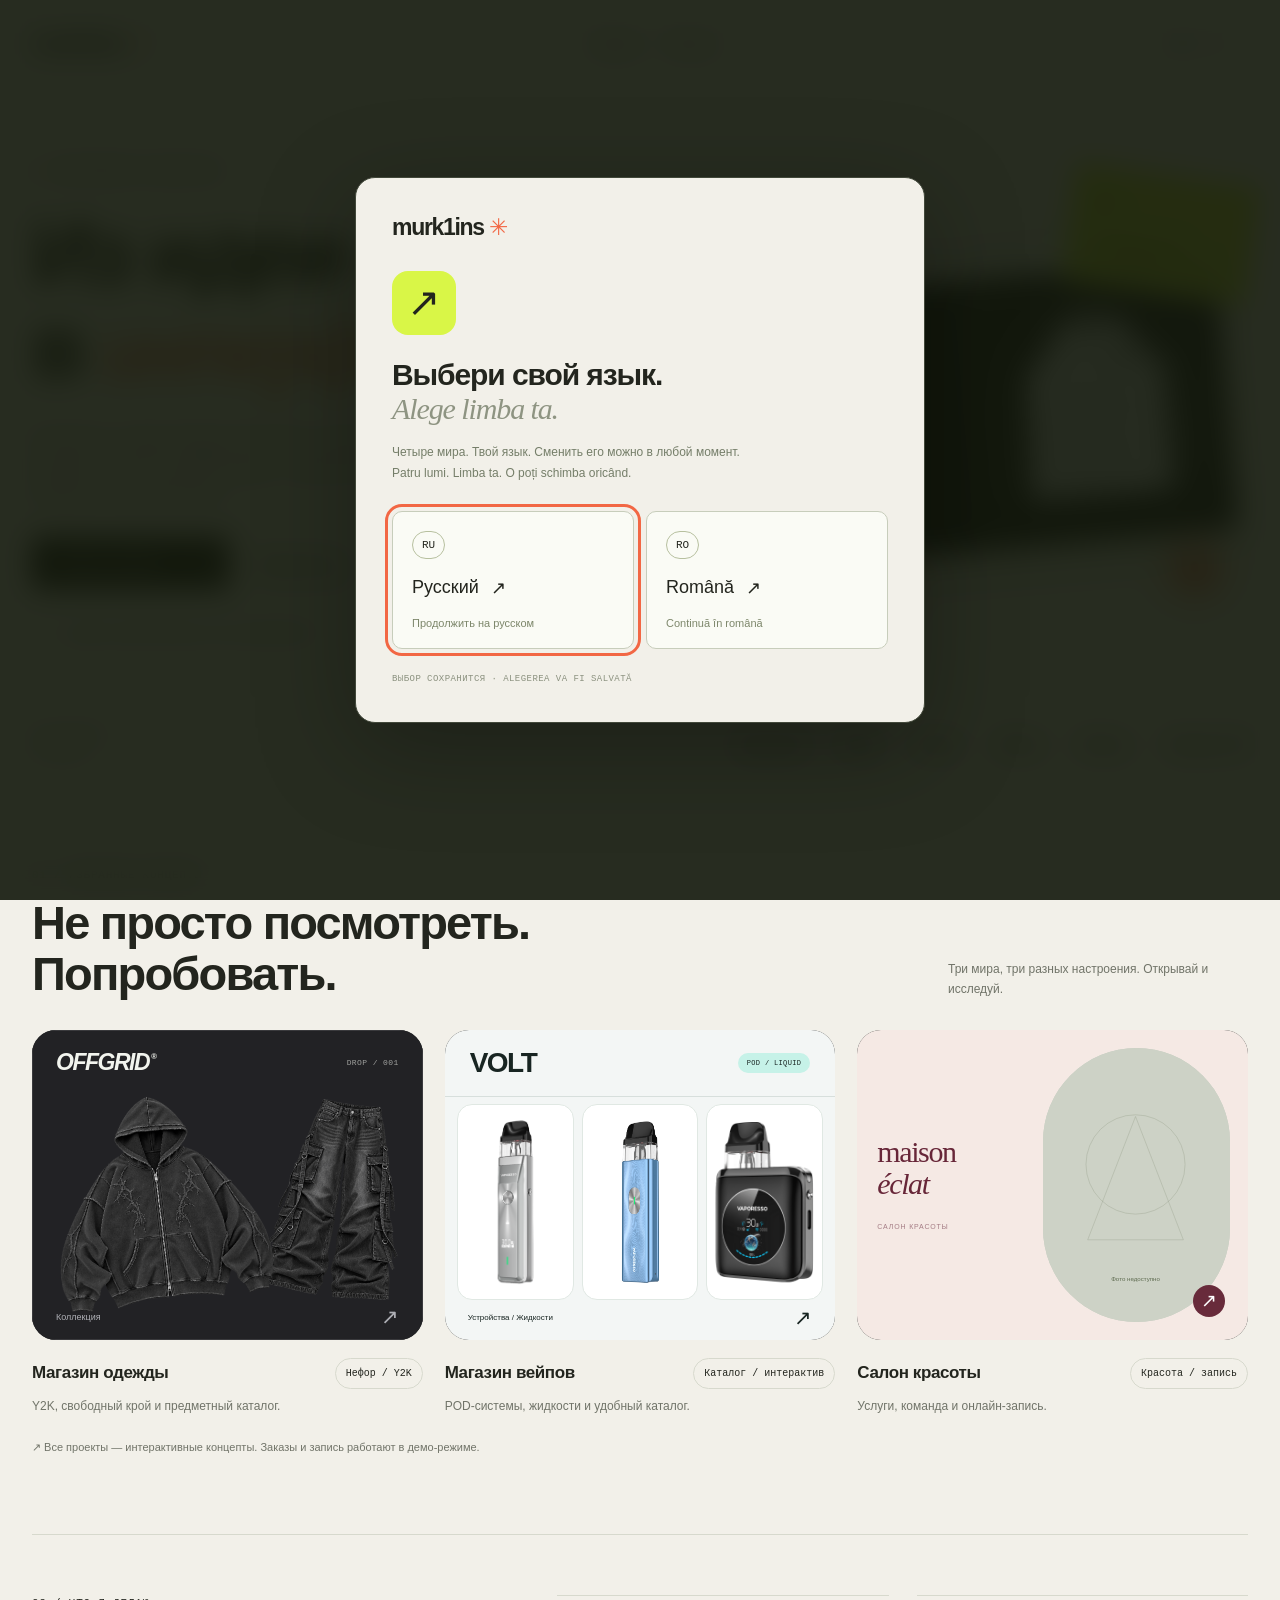
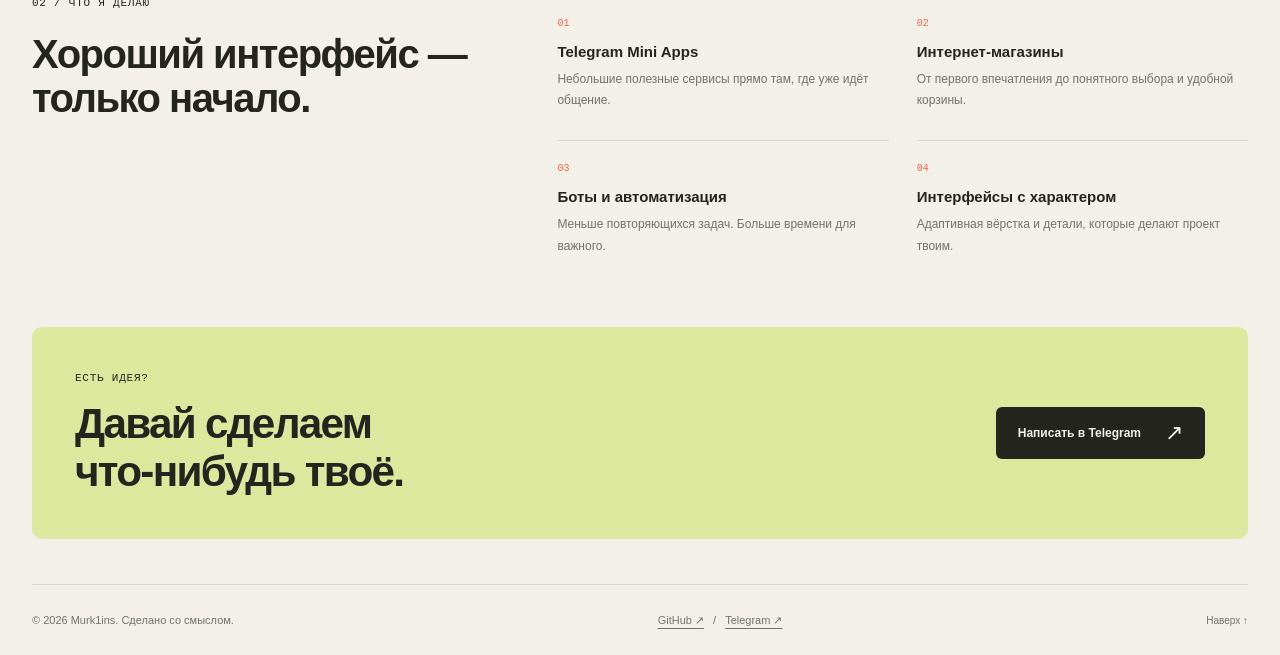
